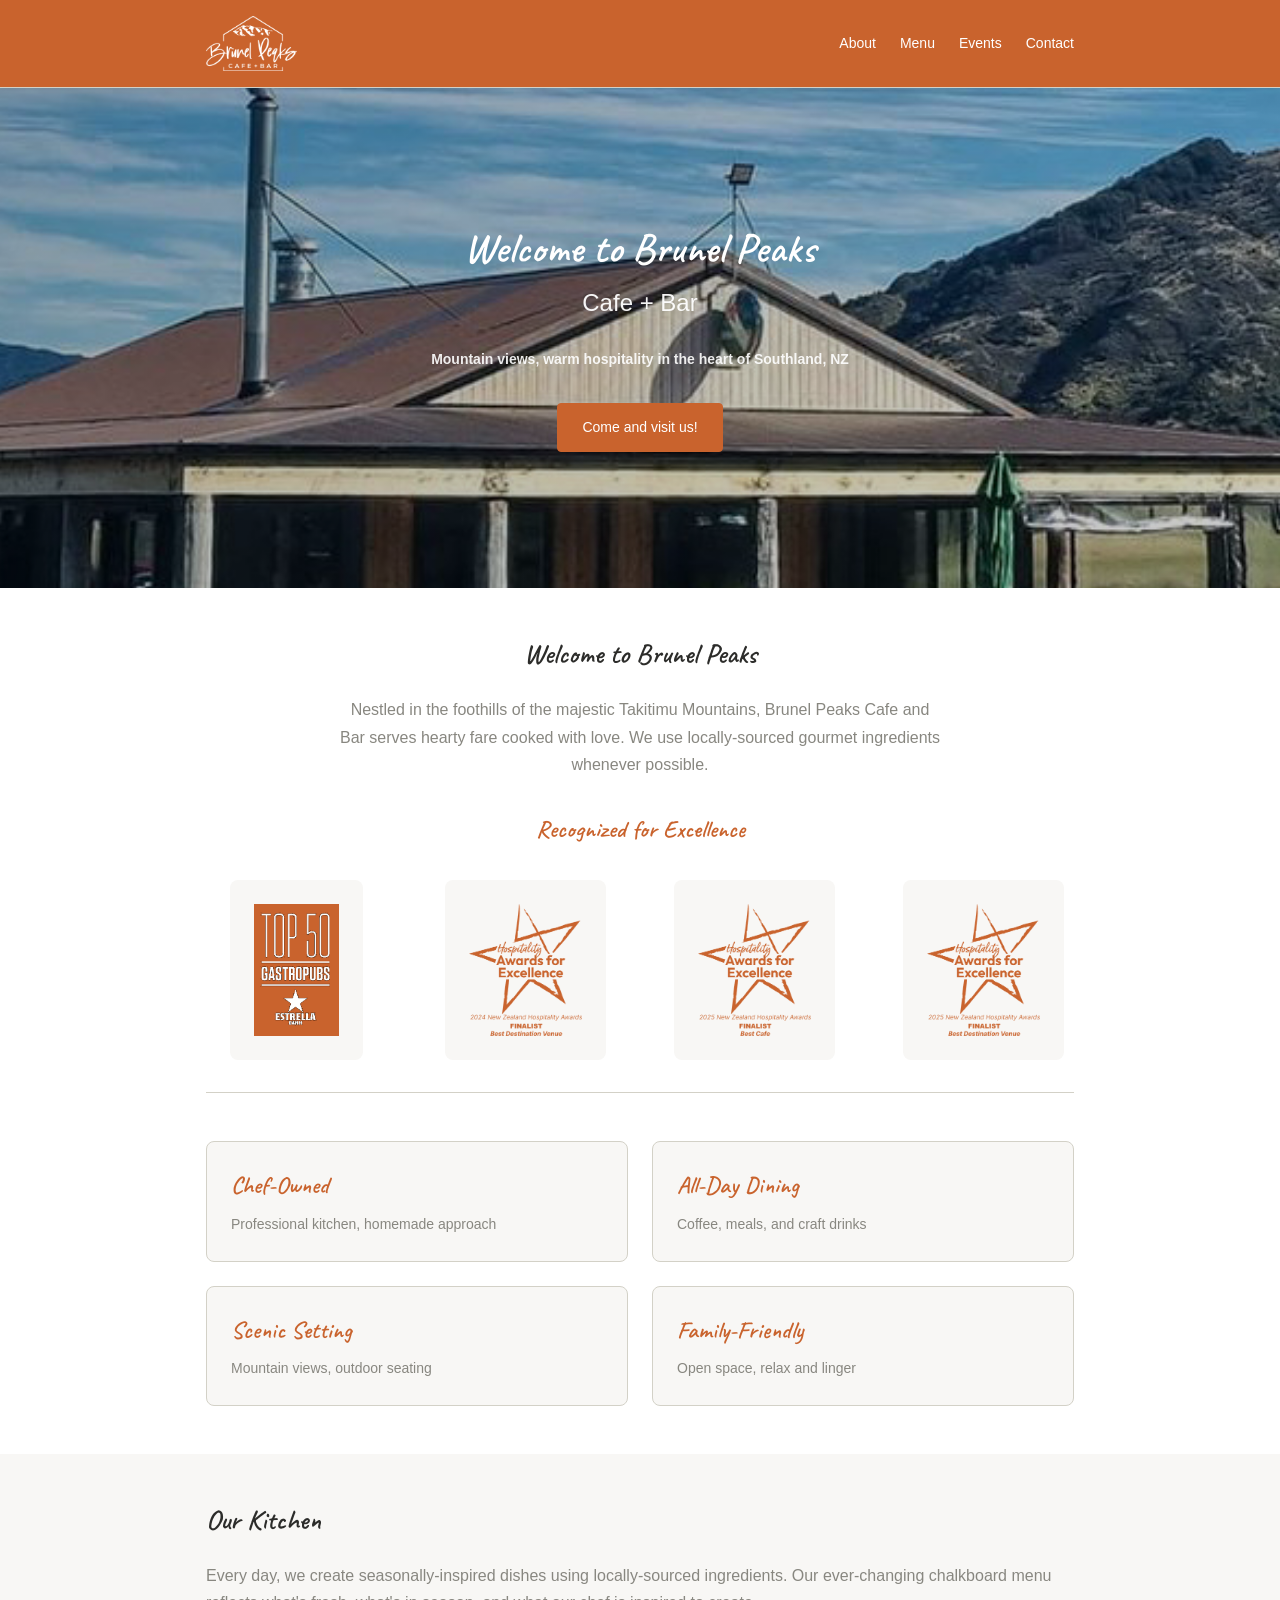
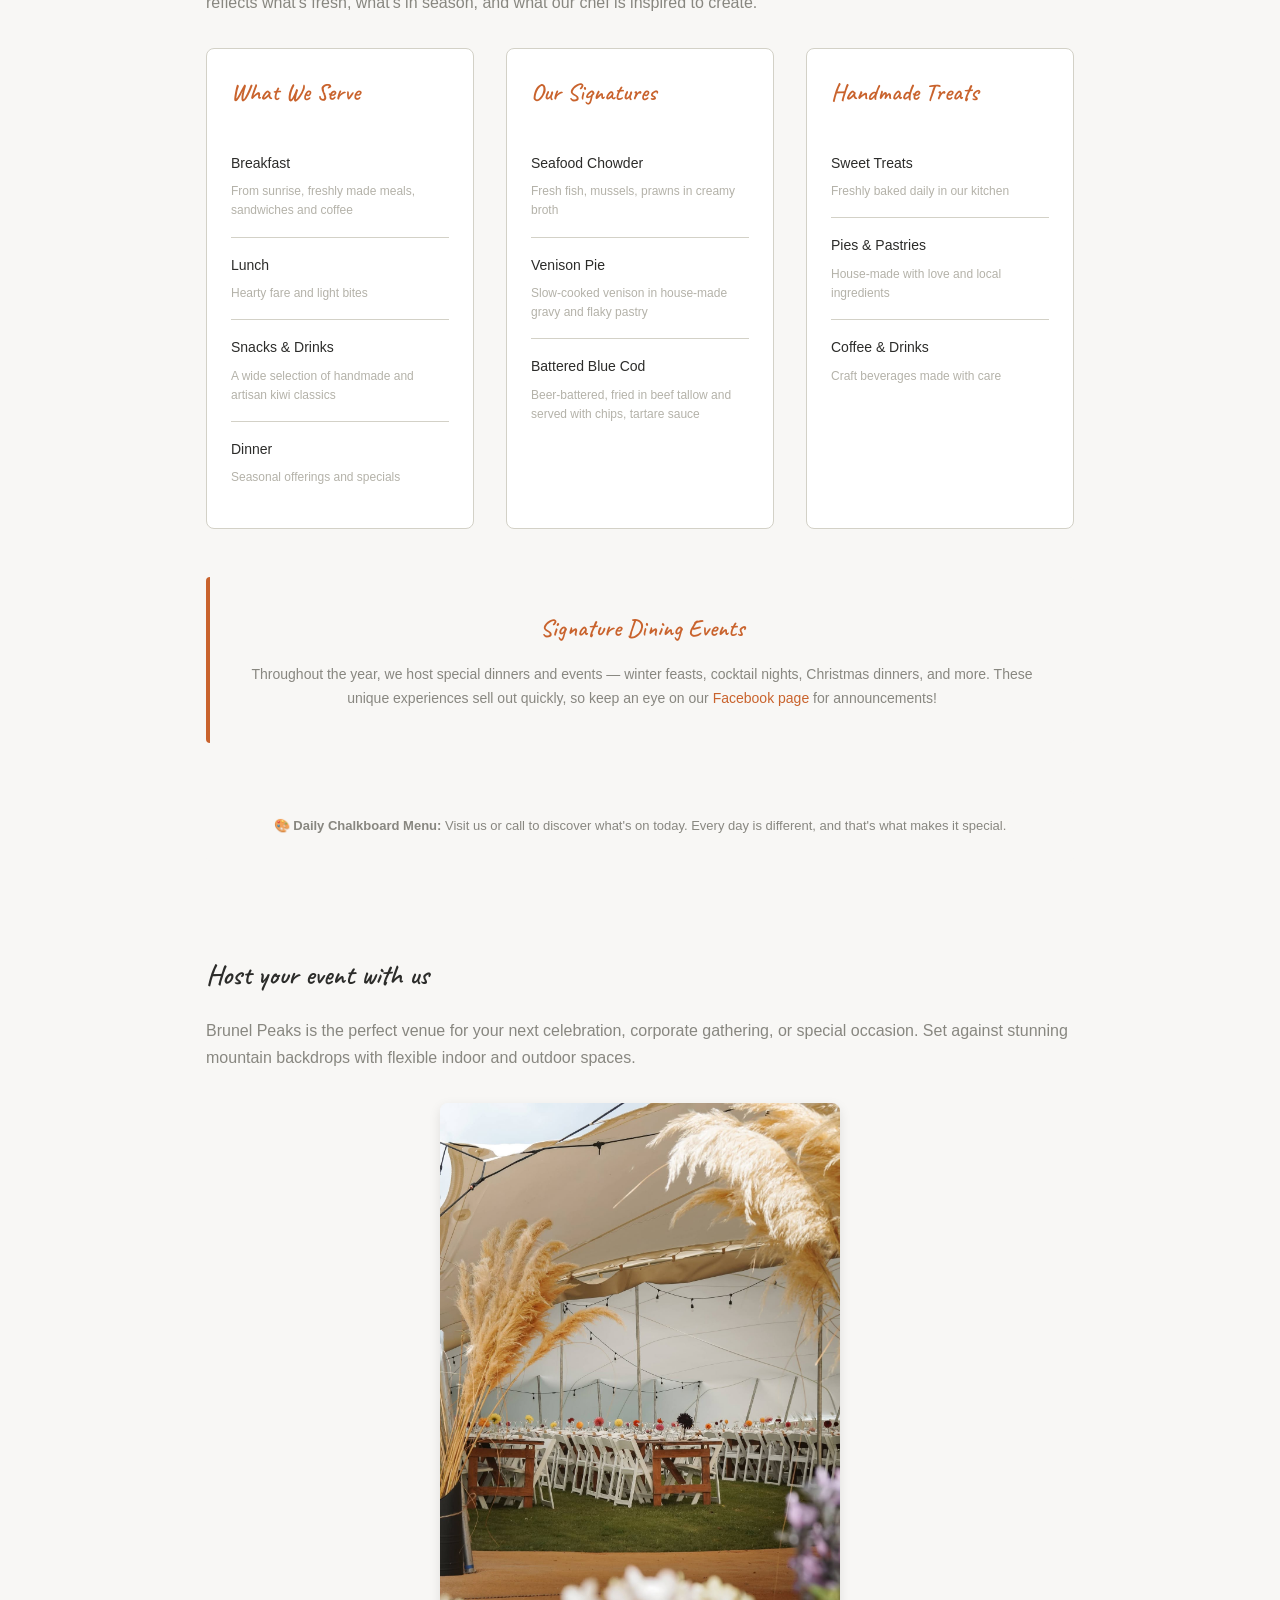
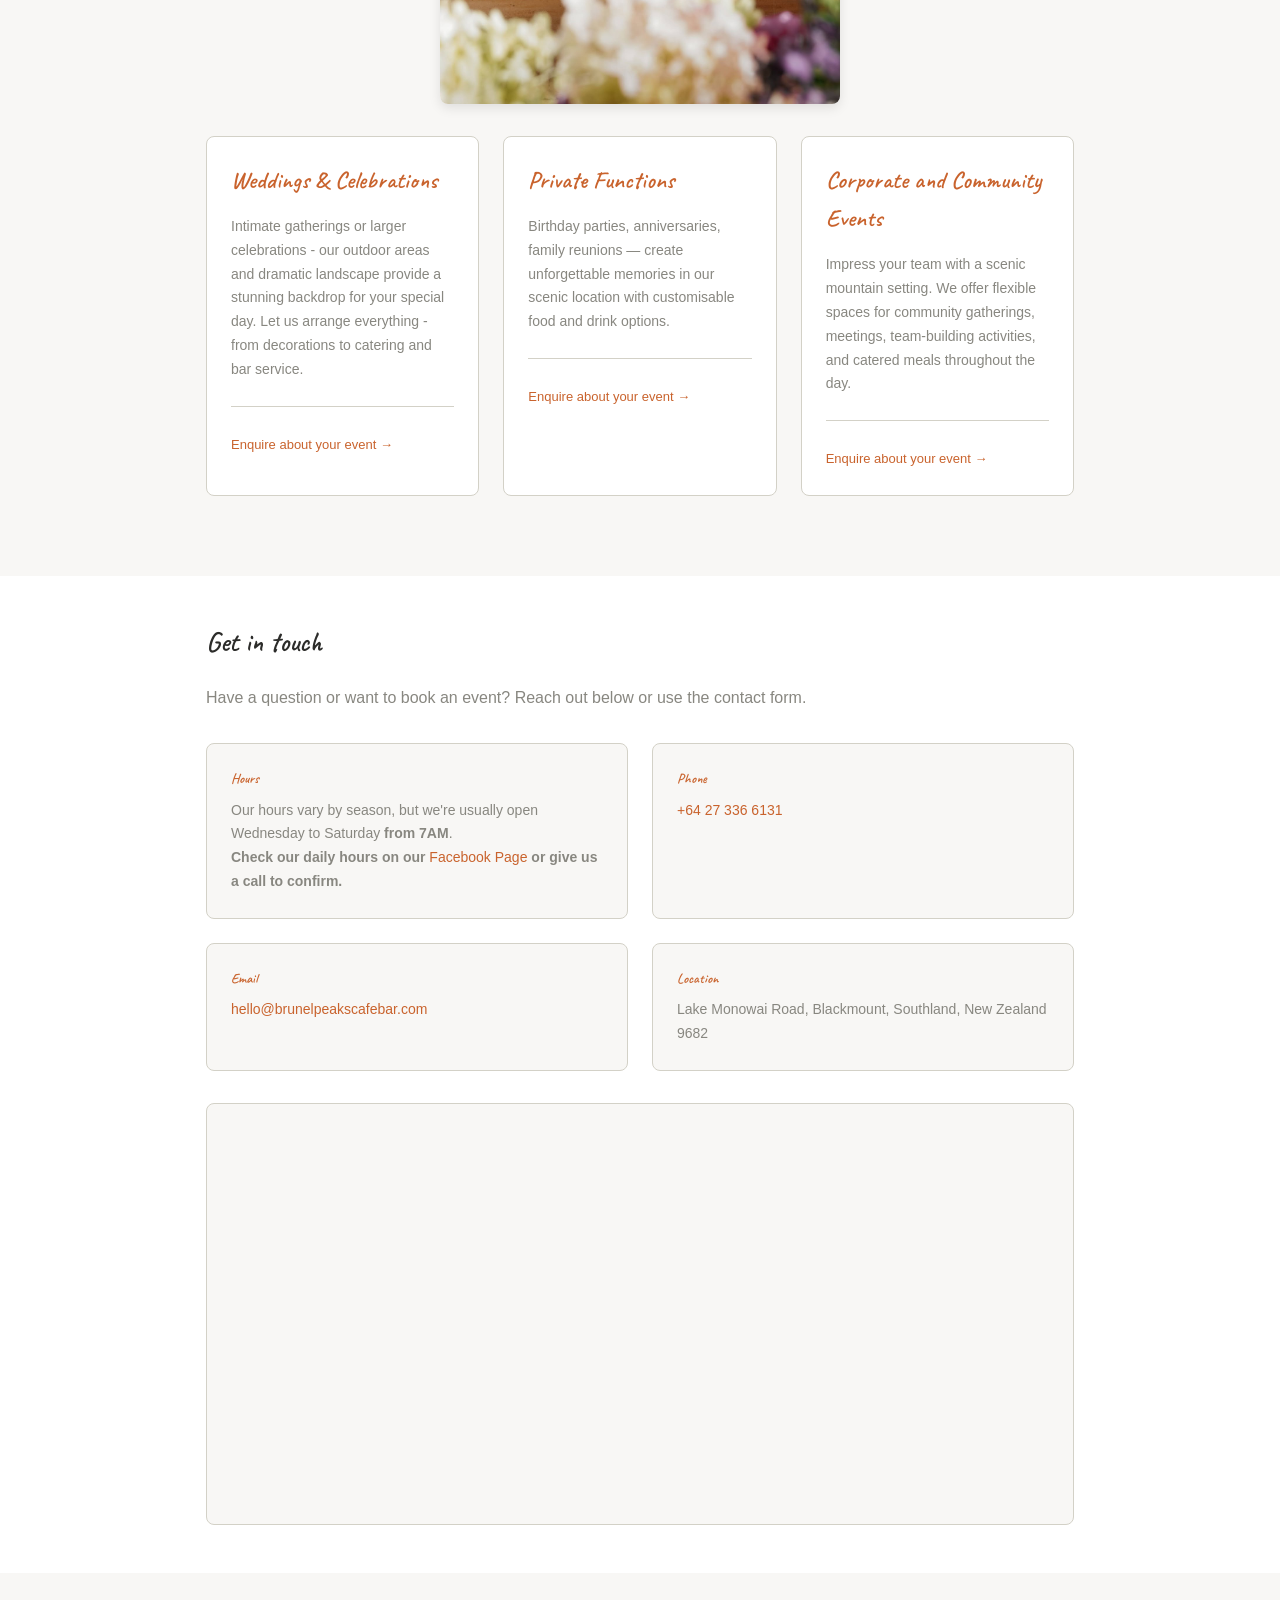
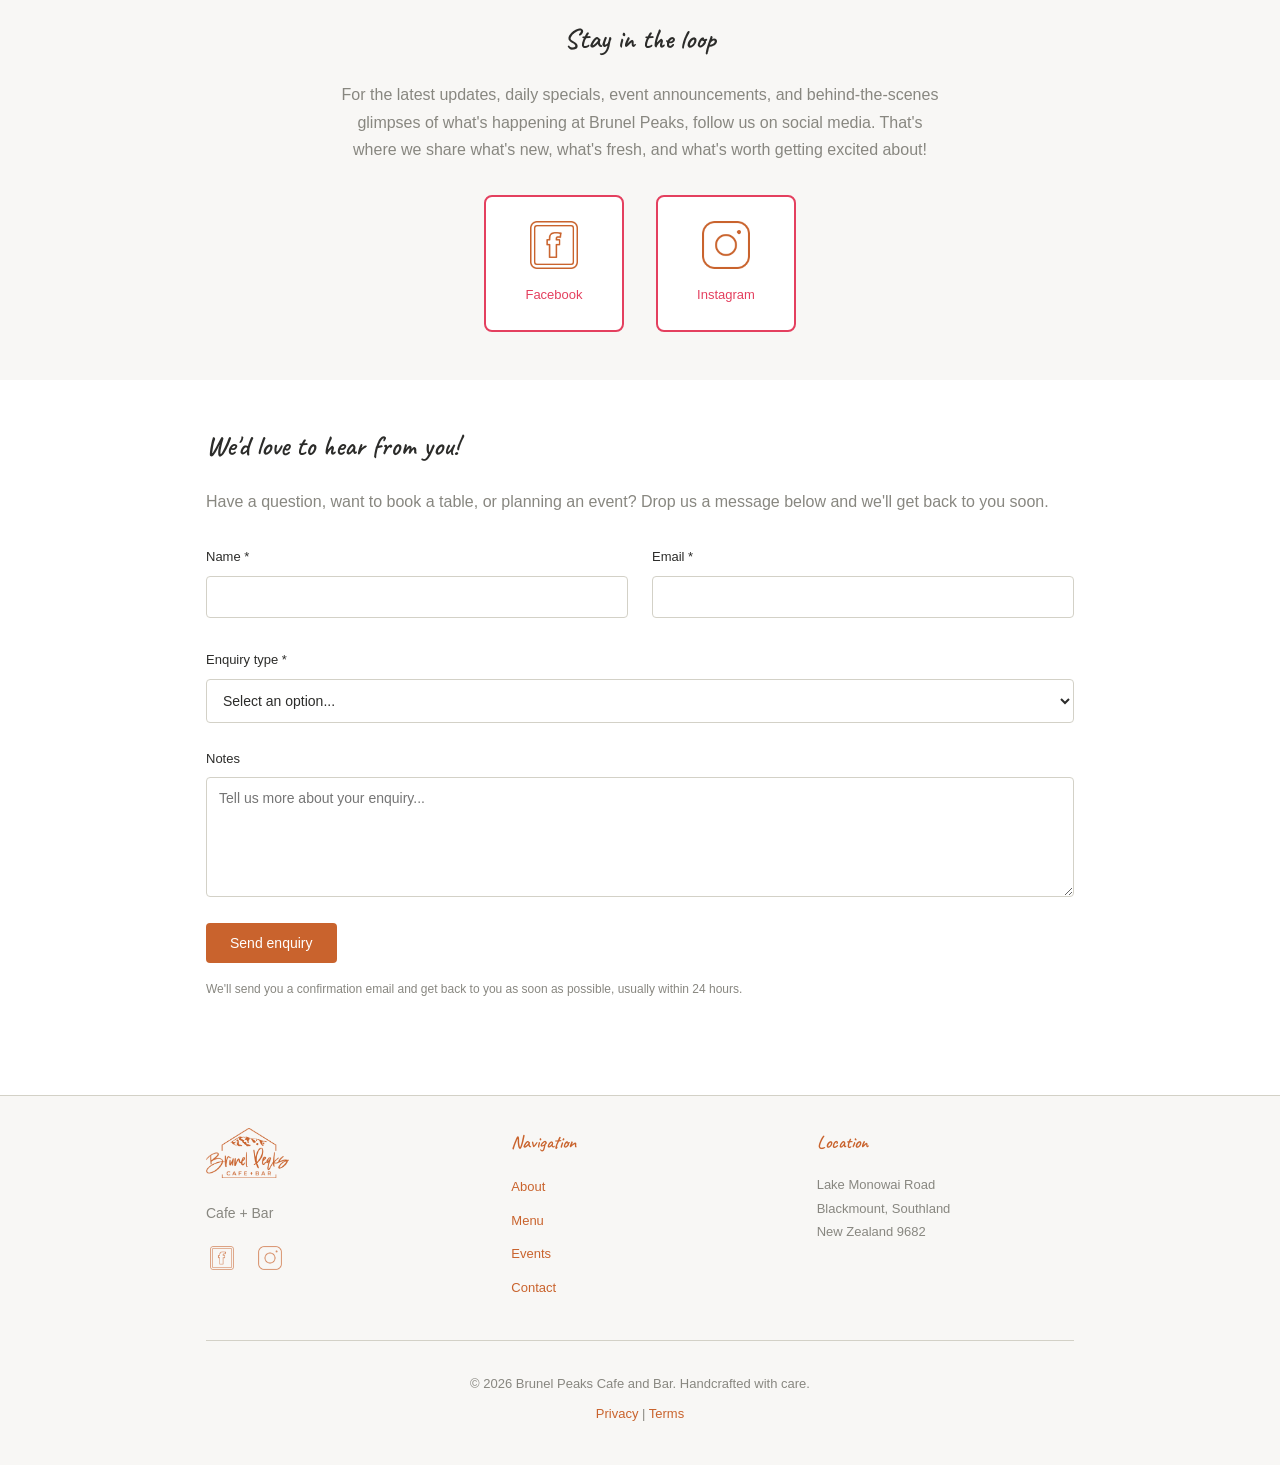
==== index.html @ 7ca3b96c "Update index.html" ====
<!DOCTYPE html>
<html lang="en">
<head>
    <meta charset="UTF-8">
    <meta name="viewport" content="width=device-width, initial-scale=1.0">
    <meta name="description" content="Brunel Peaks Cafe + Bar - Scenic mountain destination for exceptional food, coffee, and craft drinks in Blackmount, Southland, NZ.">
    <title>Brunel Peaks Cafe + Bar | Exceptional Southern Hopitality</title>
    <link rel="stylesheet" href="style.css">
</head>
<body>

    <!-- Navigation / Header -->
    <header class="site-header">
        <nav class="navbar">
            <a href="#" class="navbar-logo">
                <img src="images/BrunelPeaks_SmallWhite.png" alt="Brunel Peaks Cafe + Bar" class="logo-image">
            </a>
            <button class="menu-toggle" aria-label="Toggle navigation menu">
                <span></span>
                <span></span>
                <span></span>
            </button>
            <ul class="navbar-menu">
                <li><a href="#about">About</a></li>
                <li><a href="#menu">Menu</a></li>
                <li><a href="#events">Events</a></li>
                <li><a href="#contact">Contact</a></li>
            </ul>
        </nav>
    </header>

    <!-- Hero Section -->
    <section class="hero">
        <div class="hero-image-overlay"></div>
        <div class="hero-content">
            <h1>Welcome to Brunel Peaks</h1>
            <p class="hero-tagline">Cafe + Bar</p>
            <p class="hero-subtext">Mountain views, warm hospitality in the heart of Southland, NZ</p>
            <a href="#menu" class="btn btn-primary">Come and visit us!</a>
        </div>
    </section>

    <!-- Main Content -->
    <main>

        <!-- About Section -->
        <section id="about" class="section about-section">
            <div class="container">
                <h2>Welcome to Brunel Peaks</h2>
                <p>Nestled in the foothills of the majestic Takitimu Mountains, Brunel Peaks Cafe and Bar serves hearty fare cooked with love. We use locally-sourced gourmet ingredients whenever possible.</p>
                
                <!-- Awards Section -->
                <div class="awards-section">
                    <h3>Recognized for Excellence</h3>
                    <div class="awards-grid">
                        <div class="award-badge">
                            <img src="images/ED_Top50.png" alt="Estrella Damm Top 50 Gastropubs">
                        </div>
                        <div class="award-badge">
                            <img src="images/HAE_Logo_2024.png" alt="2024 Hospitality Awards for Excellence - Finalist Best Destination Venue">
                        </div>
                        <div class="award-badge">
                            <img src="images/HAE_Logo_2025Cafe.png" alt="2025 Hospitality Awards for Excellence - Finalist Best Cafe">
                        </div>
                        <div class="award-badge">
                            <img src="images/HAE_Logo_2025Destination.png" alt="2025 Hospitality Awards for Excellence - Finalist Best Destination Venue">
                        </div>
                    </div>
                </div>
                
                <div class="highlights">
                    <article class="highlight-card">
                        <h3>Chef-Owned</h3>
                        <p>Professional kitchen, homemade approach</p>
                    </article>
                    <article class="highlight-card">
                        <h3>All-Day Dining</h3>
                        <p>Coffee, meals, and craft drinks</p>
                    </article>
                    <article class="highlight-card">
                        <h3>Scenic Setting</h3>
                        <p>Mountain views, outdoor seating</p>
                    </article>
                    <article class="highlight-card">
                        <h3>Family-Friendly</h3>
                        <p>Open space, relax and linger</p>
                    </article>
                </div>
            </div>
        </section>

        <!-- Menu Preview Section -->
        <section id="menu" class="section menu-preview-section">
            <div class="container">
                <h2>Our Kitchen</h2>
                <p>Every day, we create seasonally-inspired dishes using locally-sourced ingredients. Our ever-changing chalkboard menu reflects what's fresh, what's in season, and what our chef is inspired to create.</p>
                
                <!-- Dining Times -->
                <div class="menu-grid">
                    <article class="menu-category">
                        <h3>What We Serve</h3>
                        <ul class="menu-items">
                            <li class="menu-item">
                                <span class="item-name">Breakfast</span>
                                <span class="item-desc">From sunrise, freshly made meals, sandwiches and coffee</span>
                            </li>
                            <li class="menu-item">
                                <span class="item-name">Lunch</span>
                                <span class="item-desc">Hearty fare and light bites</span>
                            </li>
                            <li class="menu-item">
                                <span class="item-name">Snacks & Drinks</span>
                                <span class="item-desc">A wide selection of handmade and artisan kiwi classics</span>
                            </li>
                            <li class="menu-item">
                                <span class="item-name">Dinner</span>
                                <span class="item-desc">Seasonal offerings and specials</span>
                            </li>
                        </ul>
                    </article>

                    <article class="menu-category">
                        <h3>Our Signatures</h3>
                        <ul class="menu-items">
                            <li class="menu-item">
                                <span class="item-name">Seafood Chowder</span>
                                <span class="item-desc">Fresh fish, mussels, prawns in creamy broth</span>
                            </li>
                            <li class="menu-item">
                                <span class="item-name">Venison Pie</span>
                                <span class="item-desc">Slow-cooked venison in house-made gravy and flaky pastry</span>
                            </li>
                            <li class="menu-item">
                                <span class="item-name">Battered Blue Cod</span>
                                <span class="item-desc">Beer-battered, fried in beef tallow and served with chips, tartare sauce</span>
                            </li>
                        </ul>
                    </article>

                    <article class="menu-category">
                        <h3>Handmade Treats</h3>
                        <ul class="menu-items">
                            <li class="menu-item">
                                <span class="item-name">Sweet Treats</span>
                                <span class="item-desc">Freshly baked daily in our kitchen</span>
                            </li>
                            <li class="menu-item">
                                <span class="item-name">Pies & Pastries</span>
                                <span class="item-desc">House-made with love and local ingredients</span>
                            </li>
                            <li class="menu-item">
                                <span class="item-name">Coffee & Drinks</span>
                                <span class="item-desc">Craft beverages made with care</span>
                            </li>
                        </ul>
                    </article>
                </div>

                <!-- Events Callout -->
                <div class="menu-cta">
                    <h3 style="color: var(--color-burnt-orange);">Signature Dining Events</h3>
                    <p>Throughout the year, we host special dinners and events — winter feasts, cocktail nights, Christmas dinners, and more. These unique experiences sell out quickly, so keep an eye on our <a href="https://www.facebook.com/brunelpeakscafebar/" target="_blank" rel="noopener noreferrer">Facebook page</a> for announcements!</p>
                </div>

                <div class="menu-note">
                    <p><strong>🎨 Daily Chalkboard Menu:</strong> Visit us or call to discover what's on today. Every day is different, and that's what makes it special.</p>
                </div>
            </div>
        </section>

        <!-- Events Section -->
        <section id="events" class="section events-section">
            <div class="container">
                <h2>Host your event with us</h2>
                <p>Brunel Peaks is the perfect venue for your next celebration, corporate gathering, or special occasion. Set against stunning mountain backdrops with flexible indoor and outdoor spaces.</p>
                
                <!-- Events Feature Image -->
                <div class="events-image-card">
                    <img src="images/Events.jpg" alt="Elegant event setup at Brunel Peaks with tent, tables, and flowers">
                </div>
                
                <div class="events-grid">
                    <article class="event-card">
                        <h3>Weddings & Celebrations</h3>
                        <p>Intimate gatherings or larger celebrations - our outdoor areas and dramatic landscape provide a stunning backdrop for your special day. Let us arrange everything - from decorations to catering and bar service.</p>
                        <div class="event-cta">
                            <a href="#contact-form">Enquire about your event →</a>
                        </div>
                    </article>

                    <article class="event-card">
                        <h3>Private Functions</h3>
                        <p>Birthday parties, anniversaries, family reunions — create unforgettable memories in our scenic location with customisable food and drink options.</p>
                        <div class="event-cta">
                            <a href="#contact-form">Enquire about your event →</a>
                        </div>
                    </article>

                    <article class="event-card">
                        <h3>Corporate and Community Events</h3>
                        <p>Impress your team with a scenic mountain setting. We offer flexible spaces for community gatherings, meetings, team-building activities, and catered meals throughout the day.</p>
                        <div class="event-cta">
                            <a href="#contact-form">Enquire about your event →</a>
                        </div>
                    </article>
                </div>
            </div>
        </section>

        <!-- Contact & Hours Section -->
        <section id="contact" class="section contact-section">
            <div class="container">
                <h2>Get in touch</h2>
                <p>Have a question or want to book an event? Reach out below or use the contact form.</p>
                
                <div class="contact-grid">
                    <article class="contact-card">
                        <h3>Hours</h3>
                        <p>Our hours vary by season, but we're usually open Wednesday to Saturday <strong>from 7AM</strong>.<br><strong>Check our daily hours on our <a href="https://www.facebook.com/brunelpeakscafebar/" target="_blank" rel="noopener noreferrer">Facebook Page</a> or give us a call to confirm.</strong></p>
                    </article>
                    <article class="contact-card">
                        <h3>Phone</h3>
                        <p><a href="tel:+64273366131">+64 27 336 6131</a></p>
                    </article>
                    <article class="contact-card">
                        <h3>Email</h3>
                        <p><a href="mailto:hello@brunelpeakscafebar.com">hello@brunelpeakscafebar.com</a></p>
                    </article>
                    <article class="contact-card">
                        <h3>Location</h3>
                        <p>Lake Monowai Road, Blackmount, Southland, New Zealand 9682</p>
                    </article>
                </div>

                <div class="map-placeholder">
                    <p><iframe src="https://www.google.com/maps/embed?pb=!1m18!1m12!1m3!1d2782.507140100137!2d167.66582097652392!3d-45.78106677108088!2m3!1f0!2f0!3f0!3m2!1i1024!2i768!4f13.1!3m3!1m2!1s0xa9d3eb65dbeae9f7%3A0x88078dca3167d9c3!2sBrunel%20Peaks%20Cafe!5e0!3m2!1sen!2snz!4v1781308804969!5m2!1sen!2snz" width="400" height="300" style="border:0;" allowfullscreen="" loading="lazy" referrerpolicy="no-referrer-when-downgrade"></iframe></p>
                </div>
            </div>
        </section>

        <!-- Social Media Section -->
        <section class="section social-section">
            <div class="container">
                <h2>Stay in the loop</h2>
                <p>For the latest updates, daily specials, event announcements, and behind-the-scenes glimpses of what's happening at Brunel Peaks, follow us on social media. That's where we share what's new, what's fresh, and what's worth getting excited about!</p>
                
                <div class="social-links">
                    <a href="https://www.facebook.com/brunelpeakscafebar/" target="_blank" rel="noopener noreferrer" class="social-link facebook">
                        <img src="images/facebook.png" alt="Facebook" class="social-icon-img">
                        <span class="social-label">Facebook</span>
                    </a>
                    <a href="https://www.instagram.com/brunelpeakscafe/" target="_blank" rel="noopener noreferrer" class="social-link instagram">
                        <img src="images/instagram.png" alt="Instagram" class="social-icon-img">
                        <span class="social-label">Instagram</span>
                    </a>
                </div>
            </div>
        </section>

        <!-- Contact Form Section -->
        <section id="contact-form" class="section contact-form-section">
            <div class="container">
                <h2>We'd love to hear from you!</h2>
                <p>Have a question, want to book a table, or planning an event? Drop us a message below and we'll get back to you soon.</p>

                <form id="contactForm" method="POST" action="https://formspree.io/f/mvznwwny?redirect=https://brunelpeakscafebar.com/thank-you.html">
                    <div class="form-grid form-grid-two">
                        <div class="form-group">
                            <label class="form-label" for="name">Name *</label>
                            <input type="text" id="name" name="name" class="form-input" required>
                        </div>
                        <div class="form-group">
                            <label class="form-label" for="email">Email *</label>
                            <input type="email" id="email" name="email" class="form-input" required>
                        </div>
                    </div>

                    <div class="form-group">
                        <label class="form-label" for="enquiry-type">Enquiry type *</label>
                        <select id="enquiry-type" name="enquiry_type" class="form-select" required>
                            <option value="">Select an option...</option>
                            <option value="reservation">Reservation request</option>
                            <option value="general">General enquiry</option>
                            <option value="event">Event request</option>
                            <option value="supplier">Retail supplier enquiry</option>
                            <option value="feedback">Customer feedback</option>
                        </select>
                    </div>

                    <div class="form-group">
                        <br>
                        <label class="form-label" for="notes">Notes</label>
                        <textarea id="notes" name="notes" class="form-textarea" placeholder="Tell us more about your enquiry..."></textarea>
                        <br>
                    </div>

                    <button type="submit" class="form-submit">Send enquiry</button>
                    <p class="form-notice">We'll send you a confirmation email and get back to you as soon as possible, usually within 24 hours.</p>
                </form>

                <div id="formThankYou" class="form-thank-you" style="display: none;">
                    <h2>Thank you!</h2>
                    <p>Thanks for getting in touch with Brunel Peaks. We've received your message and will get back to you shortly.</p>
                    <p>Check your email for a confirmation, and we'll be in touch within 24 hours.</p>
                    <p><a href="/" class="btn btn-primary">Return to home</a></p>
                </div>

                <script>
                    document.getElementById('contactForm').addEventListener('submit', function(e) {
                        e.preventDefault();
                        
                        const form = this;
                        const formData = new FormData(form);
                        const submitButton = form.querySelector('.form-submit');
                        const originalText = submitButton.textContent;
                        
                        // Show loading state
                        submitButton.textContent = 'Sending...';
                        submitButton.disabled = true;
                        
                        // Submit to Formspree via AJAX
                        fetch('https://formspree.io/f/mvznwwny', {
                            method: 'POST',
                            body: formData,
                            headers: {
                                'Accept': 'application/json'
                            }
                        })
                        .then(response => response.json())
                        .then(data => {
                            // Show thank you message
                            document.getElementById('contactForm').style.display = 'none';
                            document.getElementById('formThankYou').style.display = 'block';
                            // Scroll to thank you message
                            document.getElementById('formThankYou').scrollIntoView({ behavior: 'smooth' });
                        })
                        .catch(error => {
                            // Reset button on error
                            submitButton.textContent = originalText;
                            submitButton.disabled = false;
                            alert('Oops! There was an error sending your message. Please try again.');
                            console.error('Error:', error);
                        });
                    });
                </script>
            </div>
        </section>

    </main>

    <!-- Footer -->
    <footer class="site-footer">
        <div class="container">
            <div class="footer-content">
                <!-- Footer Logo & Brand -->
                <div class="footer-section footer-brand">
                    <img src="images/BrunelPeaks_SmallRust.png" alt="Brunel Peaks Cafe + Bar" class="footer-logo">
                    <p class="footer-tagline">Cafe + Bar</p>
                    <div class="footer-social">
                        <a href="https://www.facebook.com/brunelpeakscafebar/" target="_blank" rel="noopener noreferrer" class="footer-social-link">
                            <img src="images/facebook.png" alt="Facebook">
                        </a>
                        <a href="https://www.instagram.com/brunelpeakscafe/" target="_blank" rel="noopener noreferrer" class="footer-social-link">
                            <img src="images/instagram.png" alt="Instagram">
                        </a>
                    </div>
                </div>
 
                <!-- Footer Navigation -->
                <div class="footer-section footer-nav">
                    <h4>Navigation</h4>
                    <ul>
                        <li><a href="#about">About</a></li>
                        <li><a href="#menu">Menu</a></li>
                        <li><a href="#events">Events</a></li>
                        <li><a href="#contact">Contact</a></li>
                    </ul>
                </div>
 
                <!-- Footer Address -->
                <div class="footer-section footer-address">
                    <h4>Location</h4>
                    <p>Lake Monowai Road<br>Blackmount, Southland<br>New Zealand 9682</p>
                </div>
            </div>
 
            <!-- Footer Bottom -->
            <div class="footer-bottom">
                <p>&copy; 2026 Brunel Peaks Cafe and Bar. Handcrafted with care.</p>
                <p><a href="privacy.html">Privacy</a> | <a href="terms.html">Terms</a></p>
            </div>
        </div>
    </footer>

    <script src="main.js"></script>
</body>
</html>
---- style.css ----
/* ====================================
   Brunel Peaks Cafe + Bar
   Mobile-first responsive stylesheet
   ==================================== */
 
@import url('https://fonts.googleapis.com/css2?family=Caveat:wght@400;500;600;700&display=swap');
 
:root {
    /* Brand colors */
    --color-burnt-orange: #C9632D;
    --color-burnt-orange-dark: #A85424;
    --color-white: #FFFFFF;
    --color-off-white: #F8F7F5;
    --color-dark-gray: #2C2C2A;
    --color-medium-gray: #888780;
    --color-light-gray: #D3D1C7;
 
    /* Semantic colors */
    --color-text-primary: #2C2C2A;
    --color-text-secondary: #888780;
    --color-text-tertiary: #B4B2A9;
    --color-text-light: #FFFFFF;
    
    --color-bg-primary: #FFFFFF;
    --color-bg-secondary: #F8F7F5;
    --color-bg-accent: #C9632D;
 
    --color-border: #D3D1C7;
 
    /* Typography */
    --font-sans: -apple-system, BlinkMacSystemFont, "Segoe UI", Roboto, sans-serif;
    --font-serif: Georgia, "Times New Roman", serif;
    --font-heading: "Caveat", cursive;
 
    /* Spacing */
    --spacing-xs: 0.5rem;
    --spacing-sm: 1rem;
    --spacing-md: 1.5rem;
    --spacing-lg: 2rem;
    --spacing-xl: 3rem;
 
    /* Border radius */
    --radius-sm: 4px;
    --radius-md: 8px;
    --radius-lg: 12px;
 
    /* Transitions */
    --transition: all 0.2s ease;
}
 
/* ====================================
   Reset & Base Styles
   ==================================== */
 
* {
    margin: 0;
    padding: 0;
    box-sizing: border-box;
}
 
html {
    scroll-behavior: smooth;
}
 
body {
    font-family: var(--font-sans);
    font-size: 16px;
    line-height: 1.6;
    color: var(--color-text-primary);
    background-color: var(--color-bg-primary);
    -webkit-font-smoothing: antialiased;
}
 
/* Typography */
h1 {
    font-family: var(--font-heading);
    font-size: 36px;
    font-weight: 600;
    line-height: 1.2;
    margin-bottom: var(--spacing-sm);
}
 
h2 {
    font-family: var(--font-heading);
    font-size: 32px;
    font-weight: 600;
    line-height: 1.3;
    margin-bottom: var(--spacing-md);
    color: var(--color-text-primary);
}
 
h3 {
    font-family: var(--font-heading);
    font-size: 24px;
    font-weight: 600;
    margin-bottom: var(--spacing-xs);
    color: var(--color-text-primary);
}
 
p {
    margin-bottom: var(--spacing-sm);
    color: var(--color-text-secondary);
    line-height: 1.7;
}
 
a {
    color: var(--color-burnt-orange);
    text-decoration: none;
    transition: var(--transition);
}
 
a:hover {
    color: var(--color-burnt-orange-dark);
    text-decoration: underline;
}
 
/* ====================================
   Layout & Container
   ==================================== */
 
.container {
    max-width: 900px;
    margin: 0 auto;
    padding: 0 var(--spacing-sm);
}
 
.section {
    padding: var(--spacing-lg) 0;
}
 
@media (min-width: 768px) {
    .section {
        padding: var(--spacing-xl) 0;
    }
    
    h1 {
        font-size: 36px;
    }
    
    h2 {
        font-size: 28px;
    }
}
 
/* ====================================
   Header & Navigation
   ==================================== */
 
.site-header {
    background-color: var(--color-burnt-orange);
    border-bottom: 1px solid var(--color-border);
    position: sticky;
    top: 0;
    z-index: 1000;
    box-shadow: 0 1px 3px rgba(0, 0, 0, 0.05);
}
 
.navbar {
    max-width: 900px;
    margin: 0 auto;
    padding: var(--spacing-sm);
    display: flex;
    justify-content: space-between;
    align-items: center;
}
 
.navbar-logo {
    font-size: 18px;
    font-weight: 500;
    color: var(--color-white);
    text-decoration: none;
}
 
.navbar-logo:hover {
    color: var(--color-white);
    text-decoration: none;
    opacity: 0.9;
}

.logo-image {
    height: 55px;
    width: auto;
    display: block;
}
 
.navbar-menu {
    display: none;
    list-style: none;
    gap: var(--spacing-md);
    flex-direction: column;
    position: absolute;
    top: 60px;
    left: 0;
    right: 0;
    background: var(--color-burnt-orange);
    padding: var(--spacing-sm);
    border-bottom: 1px solid rgba(255, 255, 255, 0.2);
}
 
.navbar-menu.active {
    display: flex;
}
 
.navbar-menu a {
    display: block;
    padding: var(--spacing-xs);
    font-size: 14px;
    color: var(--color-white);
}
 
.navbar-menu a:hover {
    color: rgba(255, 255, 255, 0.8);
    text-decoration: none;
}
 
.menu-toggle {
    display: flex;
    flex-direction: column;
    gap: 5px;
    background: none;
    border: none;
    cursor: pointer;
    padding: var(--spacing-xs);
}
 
.menu-toggle span {
    width: 24px;
    height: 2px;
    background: var(--color-white);
    transition: var(--transition);
    transform-origin: center;
}
 
.menu-toggle.active span:nth-child(1) {
    transform: rotate(45deg) translateY(11px);
}
 
.menu-toggle.active span:nth-child(2) {
    opacity: 0;
}
 
.menu-toggle.active span:nth-child(3) {
    transform: rotate(-45deg) translateY(-11px);
}
 
/* Desktop nav */
@media (min-width: 768px) {
    .navbar {
        padding: var(--spacing-sm) var(--spacing-sm);
    }
 
    .menu-toggle {
        display: none;
    }
 
    .navbar-menu {
        display: flex !important;
        position: static;
        flex-direction: row;
        background: transparent;
        padding: 0;
        border: none;
    }
 
    .navbar-menu a {
        padding: var(--spacing-xs) 0;
        font-size: 14px;
    }
}
 
/* ====================================
   Hero Section
   ==================================== */
 
.hero {
    background: var(--color-white);
    background-image: url('images/hero_BP.jpg');
    background-size: cover;
    background-position: center bottom;
    background-attachment: fixed;
    color: var(--color-text-primary);
    padding: 4rem var(--spacing-sm);
    text-align: center;
    position: relative;
    overflow: hidden;
    min-height: 500px;
    display: flex;
    align-items: center;
    justify-content: center;
}
 
.hero-image-overlay {
    position: absolute;
    top: 0;
    left: 0;
    right: 0;
    bottom: 0;
    background-image: 
        linear-gradient(135deg, rgba(0, 0, 0, 0.3) 0%, rgba(0, 0, 0, 0.2) 100%);
    pointer-events: none;
}
 
.hero-content {
    position: relative;
    z-index: 1;
    max-width: 500px;
}
 
.hero h1 {
    color: var(--color-white);
    margin-bottom: var(--spacing-xs);
}
 
.hero-tagline {
    font-size: 20px;
    margin-bottom: var(--spacing-md);
    opacity: 0.95;
    color: var(--color-white);
}
 
.hero-subtext {
    font-size: 14px;
    font-weight: bold;
    margin-bottom: var(--spacing-lg);
    opacity: 0.9;
    color: var(--color-white);
}
 
@media (min-width: 768px) {
    .hero {
        min-height: 500px;
        padding: var(--spacing-xl) var(--spacing-sm);
    }
 
    .hero h1 {
        font-size: 42px;
    }
 
    .hero-tagline {
        font-size: 24px;
    }
}
 
/* ====================================
   Buttons
   ==================================== */
 
.btn {
    display: inline-block;
    padding: 0.75rem 1.5rem;
    font-size: 14px;
    font-weight: 500;
    text-decoration: none;
    border-radius: var(--radius-sm);
    border: 1px solid transparent;
    cursor: pointer;
    transition: var(--transition);
    text-align: center;
}
 
.btn-primary {
    background-color: var(--color-burnt-orange);
    color: var(--color-white);
    border-color: var(--color-burnt-orange);
}
 
.btn-primary:hover {
    background-color: var(--color-burnt-orange-dark);
    text-decoration: none;
    border-color: var(--color-burnt-orange-dark);
}
 
.btn-secondary {
    background-color: var(--color-burnt-orange);
    color: var(--color-white);
    border-color: var(--color-burnt-orange);
}
 
.btn-secondary:hover {
    background-color: var(--color-burnt-orange-dark);
    text-decoration: none;
    border-color: var(--color-burnt-orange-dark);
}
 
/* ====================================
   About Section
   ==================================== */
 
.about-section {
    background-color: var(--color-bg-primary);
}
 
.about-section h2 {
    text-align: center;
}
 
.about-section > .container > p {
    text-align: center;
    max-width: 600px;
    margin-left: auto;
    margin-right: auto;
    margin-bottom: var(--spacing-lg);
}
 
.highlights {
    display: grid;
    grid-template-columns: 1fr;
    gap: var(--spacing-md);
    margin-top: var(--spacing-lg);
}
 
@media (min-width: 768px) {
    .highlights {
        grid-template-columns: 1fr 1fr;
    }
}
 
.highlight-card {
    background-color: var(--color-bg-secondary);
    padding: var(--spacing-md);
    border-radius: var(--radius-md);
    border: 1px solid var(--color-border);
}
 
.highlight-card h3 {
    color: var(--color-burnt-orange);
    margin-bottom: var(--spacing-xs);
}
 
.highlight-card p {
    font-size: 14px;
    margin-bottom: 0;
}
 
/* ====================================
   Menu Section
   ==================================== */
 
.menu-preview-section {
    background-color: var(--color-bg-secondary);
}
 
.menu-preview-section > .container > p {
    color: var(--color-text-secondary);
    margin-bottom: var(--spacing-lg);
}
 
.menu-grid {
    display: grid;
    grid-template-columns: 1fr;
    gap: var(--spacing-lg);
    margin: var(--spacing-lg) 0;
}
 
@media (min-width: 768px) {
    .menu-grid {
        grid-template-columns: 1fr 1fr;
    }
}
 
@media (min-width: 1024px) {
    .menu-grid {
        grid-template-columns: repeat(3, 1fr);
    }
}
 
.menu-category {
    background-color: var(--color-bg-primary);
    padding: var(--spacing-md);
    border-radius: var(--radius-md);
    border: 1px solid var(--color-border);
}
 
.menu-category h3 {
    color: var(--color-burnt-orange);
    margin-bottom: var(--spacing-md);
}
 
.menu-items {
    list-style: none;
}
 
.menu-item {
    padding: var(--spacing-sm) 0;
    border-bottom: 1px solid var(--color-border);
    display: flex;
    flex-direction: column;
    gap: var(--spacing-xs);
}
 
.menu-item:last-child {
    border-bottom: none;
}
 
.item-name {
    font-weight: 500;
    font-size: 14px;
    color: var(--color-text-primary);
}
 
.item-desc {
    font-size: 12px;
    color: var(--color-text-tertiary);
}
 
.item-price {
    font-weight: 500;
    font-size: 14px;
    color: var(--color-burnt-orange);
    margin-top: var(--spacing-xs);
}
 
.menu-cta {
    text-align: center;
    margin: var(--spacing-xl) 0;
    padding: var(--spacing-lg);
    background-color: var(--color-bg-secondary);
    border-left: 4px solid var(--color-burnt-orange);
    border-radius: var(--radius-sm);
}

.menu-cta h3 {
    margin-bottom: var(--spacing-sm);
}

.menu-cta p {
    margin-bottom: 0;
    font-size: 14px;
}

.menu-cta a {
    color: var(--color-burnt-orange);
    font-weight: 500;
    text-decoration: none;
    transition: var(--transition);
}

.menu-cta a:hover {
    text-decoration: underline;
}

.menu-note {
    background-color: var(--color-bg-secondary);
    padding: var(--spacing-md);
    border-radius: var(--radius-sm);
    text-align: center;
    margin-top: var(--spacing-lg);
}

.menu-note p {
    font-size: 13px;
    color: var(--color-text-secondary);
    margin-bottom: 0;
}
 
/* ====================================
   Events Section
   ==================================== */
 
.events-section {
    background-color: var(--color-bg-secondary);
}

.events-image-card {
    margin: var(--spacing-lg) 0;
    border-radius: var(--radius-md);
    overflow: hidden;
    box-shadow: 0 4px 12px rgba(0, 0, 0, 0.1);
    max-width: 400px;
    margin-left: auto;
    margin-right: auto;
}

.events-image-card img {
    width: 100%;
    height: auto;
    display: block;
}
 
.events-grid {
    display: grid;
    grid-template-columns: 1fr;
    gap: var(--spacing-md);
    margin: var(--spacing-lg) 0;
}
 
@media (min-width: 768px) {
    .events-grid {
        grid-template-columns: 1fr 1fr;
    }
}
 
@media (min-width: 1024px) {
    .events-grid {
        grid-template-columns: repeat(3, 1fr);
    }
}
 
.event-card {
    background-color: var(--color-bg-primary);
    padding: var(--spacing-md);
    border-radius: var(--radius-md);
    border: 1px solid var(--color-border);
}
 
.event-card h3 {
    color: var(--color-burnt-orange);
    margin-bottom: var(--spacing-sm);
}
 
.event-card p {
    font-size: 14px;
    margin-bottom: 0;
}
 
.event-cta {
    margin-top: var(--spacing-md);
    padding-top: var(--spacing-md);
    border-top: 1px solid var(--color-border);
}
 
.event-cta a {
    color: var(--color-burnt-orange);
    font-weight: 500;
    font-size: 13px;
    text-decoration: none;
}
 
.event-cta a:hover {
    text-decoration: underline;
}
 
/* ====================================
   Contact Form Section
   ==================================== */
 
.contact-form-section {
    background-color: var(--color-bg-primary);
}
 
.form-grid {
    display: grid;
    grid-template-columns: 1fr;
    gap: var(--spacing-md);
    margin: var(--spacing-lg) 0;
}
 
.form-grid.form-grid-two {
    grid-template-columns: 1fr;
}
 
@media (min-width: 768px) {
    .form-grid.form-grid-two {
        grid-template-columns: 1fr 1fr;
    }
}
 
.form-group {
    display: flex;
    flex-direction: column;
}
 
.form-label {
    font-size: 13px;
    font-weight: 500;
    color: var(--color-text-primary);
    margin-bottom: var(--spacing-xs);
}
 
.form-input,
.form-select,
.form-textarea {
    padding: 0.75rem;
    font-size: 14px;
    border: 1px solid var(--color-border);
    border-radius: var(--radius-sm);
    font-family: inherit;
    color: var(--color-text-primary);
    background-color: var(--color-bg-primary);
    transition: var(--transition);
}
 
.form-input:hover,
.form-select:hover,
.form-textarea:hover {
    border-color: var(--color-light-gray);
}
 
.form-input:focus,
.form-select:focus,
.form-textarea:focus {
    outline: none;
    border-color: var(--color-burnt-orange);
    box-shadow: 0 0 0 3px rgba(201, 99, 45, 0.1);
}
 
.form-textarea {
    resize: vertical;
    min-height: 120px;
}
 
.form-submit {
    background-color: var(--color-burnt-orange);
    color: white;
    padding: 0.75rem 1.5rem;
    border: none;
    border-radius: var(--radius-sm);
    font-weight: 500;
    font-size: 14px;
    cursor: pointer;
    transition: var(--transition);
}
 
.form-submit:hover {
    background-color: var(--color-burnt-orange-dark);
}
 
.form-submit:active {
    transform: scale(0.98);
}
 
.form-notice {
    font-size: 12px;
    color: var(--color-text-secondary);
    margin-top: var(--spacing-sm);
    margin-bottom: 0;
}

.form-thank-you {
    text-align: center;
    padding: var(--spacing-md);
    background-color: #f0f8f5;
    border-left: 4px solid var(--color-burnt-orange);
    border-radius: 4px;
}

.form-thank-you h2 {
    color: var(--color-burnt-orange);
    margin-bottom: var(--spacing-xs);
    font-size: 1.8rem;
}

.form-thank-you p {
    margin-bottom: var(--spacing-sm);
    line-height: 1.6;
}

.form-thank-you .btn {
    margin-top: var(--spacing-sm);
}
 
.contact-grid {
    display: grid;
    grid-template-columns: 1fr;
    gap: var(--spacing-md);
    margin: var(--spacing-lg) 0;
}
 
@media (min-width: 768px) {
    .contact-grid {
        grid-template-columns: 1fr 1fr;
    }
}
 
.contact-card {
    background-color: var(--color-bg-secondary);
    padding: var(--spacing-md);
    border-radius: var(--radius-md);
    border: 1px solid var(--color-border);
}
 
.contact-card h3 {
    color: var(--color-burnt-orange);
    margin-bottom: var(--spacing-xs);
    font-size: 14px;
}
 
.contact-card p {
    font-size: 14px;
    margin-bottom: 0;
}
 
.contact-card a {
    color: var(--color-burnt-orange);
    font-weight: 500;
}
 
.contact-card a:hover {
    color: var(--color-burnt-orange-dark);
}
 
.map-placeholder {
    background-color: var(--color-bg-secondary);
    border: 1px solid var(--color-border);
    border-radius: var(--radius-md);
    padding: var(--spacing-xl);
    text-align: center;
    color: var(--color-text-tertiary);
    margin-top: var(--spacing-lg);
    min-height: 300px;
    display: flex;
    align-items: center;
    justify-content: center;
}
 
/* ====================================
   Awards Section (About)
   ==================================== */

.awards-section {
    margin-bottom: var(--spacing-xl);
    padding-bottom: var(--spacing-lg);
    border-bottom: 1px solid var(--color-border);
}

.awards-section h3 {
    text-align: center;
    margin-bottom: var(--spacing-lg);
    color: var(--color-burnt-orange);
}

.awards-grid {
    display: grid;
    grid-template-columns: 1fr;
    gap: var(--spacing-md);
    align-items: center;
    justify-items: center;
}

@media (min-width: 576px) {
    .awards-grid {
        grid-template-columns: repeat(2, 1fr);
        gap: var(--spacing-lg);
    }
}

@media (min-width: 768px) {
    .awards-grid {
        grid-template-columns: repeat(4, 1fr);
        gap: var(--spacing-xl);
    }
}

.award-badge {
    display: flex;
    align-items: center;
    justify-content: center;
    height: 120px;
    background-color: var(--color-bg-secondary);
    border-radius: var(--radius-md);
    padding: var(--spacing-sm);
    transition: var(--transition);
}

@media (min-width: 576px) {
    .award-badge {
        height: 150px;
        padding: var(--spacing-md);
    }
}

@media (min-width: 768px) {
    .award-badge {
        height: 180px;
    }
}

.award-badge:hover {
    transform: translateY(-4px);
    box-shadow: 0 8px 16px rgba(0, 0, 0, 0.1);
}

.award-badge img {
    max-width: 100%;
    max-height: 100%;
    object-fit: contain;
}

/* ====================================
   Thank You Page
   ==================================== */

.thank-you-section {
    background-color: var(--color-bg-primary);
    min-height: 60vh;
    display: flex;
    align-items: center;
    justify-content: center;
}

.thank-you-card {
    text-align: center;
    max-width: 500px;
    padding: var(--spacing-xl);
    background-color: var(--color-bg-secondary);
    border-radius: var(--radius-md);
    box-shadow: 0 4px 12px rgba(0, 0, 0, 0.1);
}

.thank-you-card h1 {
    color: var(--color-burnt-orange);
    margin-bottom: var(--spacing-sm);
}

.thank-you-card > p {
    font-size: 16px;
    color: var(--color-text-primary);
    margin-bottom: var(--spacing-lg);
}

.thank-you-message {
    background-color: var(--color-bg-primary);
    padding: var(--spacing-lg);
    border-radius: var(--radius-sm);
    border-left: 4px solid var(--color-burnt-orange);
    margin-bottom: var(--spacing-lg);
    text-align: left;
}

.thank-you-message p {
    font-size: 14px;
    color: var(--color-text-secondary);
    margin-bottom: var(--spacing-sm);
}

.thank-you-message p:last-child {
    margin-bottom: 0;
}

.thank-you-message a {
    color: var(--color-burnt-orange);
    text-decoration: none;
    font-weight: 500;
}

.thank-you-message a:hover {
    text-decoration: underline;
}

.thank-you-cta {
    display: flex;
    flex-direction: column;
    gap: var(--spacing-sm);
    margin-bottom: var(--spacing-lg);
}

@media (min-width: 576px) {
    .thank-you-cta {
        flex-direction: row;
        justify-content: center;
    }
}

.thank-you-cta .btn {
    flex: 1;
    max-width: 200px;
}

.thank-you-info {
    background-color: var(--color-bg-primary);
    padding: var(--spacing-lg);
    border-radius: var(--radius-sm);
    text-align: left;
}

.thank-you-info h3 {
    color: var(--color-burnt-orange);
    font-size: 16px;
    margin-bottom: var(--spacing-sm);
}

.thank-you-info p {
    font-size: 13px;
    color: var(--color-text-secondary);
    margin-bottom: var(--spacing-xs);
}

.thank-you-info p:last-child {
    margin-bottom: 0;
}

.thank-you-info a {
    color: var(--color-burnt-orange);
    text-decoration: none;
    font-weight: 500;
}

.thank-you-info a:hover {
    text-decoration: underline;
}
 
.site-footer {
    background-color: var(--color-bg-secondary);
    border-top: 1px solid var(--color-border);
    padding: var(--spacing-lg) 0;
    margin-top: var(--spacing-xl);
}
 
.footer-content {
    display: grid;
    grid-template-columns: 1fr;
    gap: var(--spacing-lg);
    margin-bottom: var(--spacing-lg);
}
 
@media (min-width: 768px) {
    .footer-content {
        grid-template-columns: 1fr 1fr 1fr;
        gap: var(--spacing-xl);
    }
}
 
.footer-section h4 {
    font-family: var(--font-heading);
    font-size: 18px;
    font-weight: 600;
    color: var(--color-burnt-orange);
    margin-bottom: var(--spacing-sm);
}
 
.footer-brand {
    text-align: center;
}
 
@media (min-width: 768px) {
    .footer-brand {
        text-align: left;
    }
}
 
.footer-logo {
    height: 50px;
    width: auto;
    margin-bottom: var(--spacing-sm);
}
 
.footer-tagline {
    font-size: 14px;
    color: var(--color-text-secondary);
    margin-bottom: 0;
}
 
.footer-social {
    display: flex;
    justify-content: center;
    gap: var(--spacing-sm);
    margin-top: var(--spacing-sm);
}
 
@media (min-width: 768px) {
    .footer-social {
        justify-content: flex-start;
    }
}
 
.footer-social-link {
    display: inline-flex;
    align-items: center;
    justify-content: center;
    width: 32px;
    height: 32px;
    transition: var(--transition);
    opacity: 0.7;
}
 
.footer-social-link:hover {
    opacity: 1;
}
 
.footer-social-link img {
    width: 24px;
    height: 24px;
    object-fit: contain;
}
 
.footer-nav ul {
    list-style: none;
    padding: 0;
}
 
.footer-nav li {
    margin-bottom: var(--spacing-xs);
}
 
.footer-nav a {
    font-size: 14px;
    color: var(--color-text-secondary);
    text-decoration: none;
    transition: var(--transition);
}
 
.footer-nav a:hover {
    color: var(--color-burnt-orange);
}
 
.footer-address {
    text-align: center;
}
 
@media (min-width: 768px) {
    .footer-address {
        text-align: left;
    }
}
 
.footer-address p {
    font-size: 13px;
    color: var(--color-text-secondary);
    line-height: 1.8;
    margin-bottom: 0;
}
 
.footer-bottom {
    border-top: 1px solid var(--color-border);
    padding-top: var(--spacing-lg);
    text-align: center;
}
 
.footer-bottom p {
    font-size: 13px;
    color: var(--color-text-secondary);
    margin-bottom: var(--spacing-xs);
}
 
.footer-bottom a {
    color: var(--color-burnt-orange);
    text-decoration: none;
    transition: var(--transition);
}
 
.footer-bottom a:hover {
    color: var(--color-burnt-orange-dark);
    text-decoration: underline;
}
 
.site-footer a {
    font-size: 13px;
    color: var(--color-burnt-orange);
}
 
.site-footer a:hover {
    color: var(--color-burnt-orange-dark);
    text-decoration: none;
}
 
/* ====================================
   Utility Classes
   ==================================== */
 
.text-center {
    text-align: center;
}
 
.mt-lg {
    margin-top: var(--spacing-lg);
}
 
.mb-lg {
    margin-bottom: var(--spacing-lg);
}
 
/* ====================================
   Legal Pages (Privacy & Terms)
   ==================================== */
 
.legal-section {
    background-color: var(--color-bg-primary);
}
 
.legal-section h1 {
    color: var(--color-burnt-orange);
    margin-bottom: var(--spacing-sm);
}
 
.legal-section h2 {
    color: var(--color-burnt-orange);
    margin-top: var(--spacing-lg);
    margin-bottom: var(--spacing-sm);
}
 
.last-updated {
    font-size: 13px;
    color: var(--color-text-tertiary);
    font-style: italic;
    margin-bottom: var(--spacing-lg);
}
 
.legal-list {
    list-style-position: inside;
    margin: var(--spacing-md) 0;
    padding-left: var(--spacing-md);
}
 
.legal-list li {
    margin-bottom: var(--spacing-sm);
    line-height: 1.7;
    color: var(--color-text-secondary);
}
 
.legal-divider {
    border: none;
    border-top: 1px solid var(--color-border);
    margin: var(--spacing-xl) 0;
}
 
.legal-note {
    background-color: var(--color-bg-secondary);
    padding: var(--spacing-md);
    border-left: 4px solid var(--color-burnt-orange);
    border-radius: var(--radius-sm);
    font-size: 13px;
    color: var(--color-text-secondary);
}
 

/* ====================================
   Social Media Section
   ==================================== */
 
.social-section {
    background-color: var(--color-bg-secondary);
}
 
.social-section h2 {
    text-align: center;
}
 
.social-section > .container > p {
    text-align: center;
    max-width: 600px;
    margin-left: auto;
    margin-right: auto;
    margin-bottom: var(--spacing-lg);
}
 
.social-links {
    display: flex;
    justify-content: center;
    gap: var(--spacing-lg);
    margin-top: var(--spacing-lg);
    flex-wrap: wrap;
}
 
.social-link {
    display: flex;
    flex-direction: column;
    align-items: center;
    justify-content: center;
    padding: var(--spacing-md);
    border-radius: var(--radius-md);
    text-decoration: none;
    transition: var(--transition);
    border: 2px solid transparent;
    min-width: 140px;
    gap: var(--spacing-sm);
}
 
.social-link:hover {
    transform: translateY(-2px);
    box-shadow: 0 4px 12px rgba(0, 0, 0, 0.1);
}
 
.social-link.facebook {
    background-color: var(--color-bg-primary);
    border-color: #E4405F;
    color: #E4405F;
}
 
.social-link.facebook:hover {
    background-color: #fff0f5;
}
 
.social-link.instagram {
    background-color: var(--color-bg-primary);
    border-color: #E4405F;
    color: #E4405F;
}
 
.social-link.instagram:hover {
    background-color: #fff0f5;
}
 
.social-icon {
    font-size: 28px;
    font-weight: 600;
    display: block;
}
 
.social-icon-img {
    width: 48px;
    height: 48px;
    object-fit: contain;
}
 
.social-label {
    font-size: 13px;
    font-weight: 500;
}
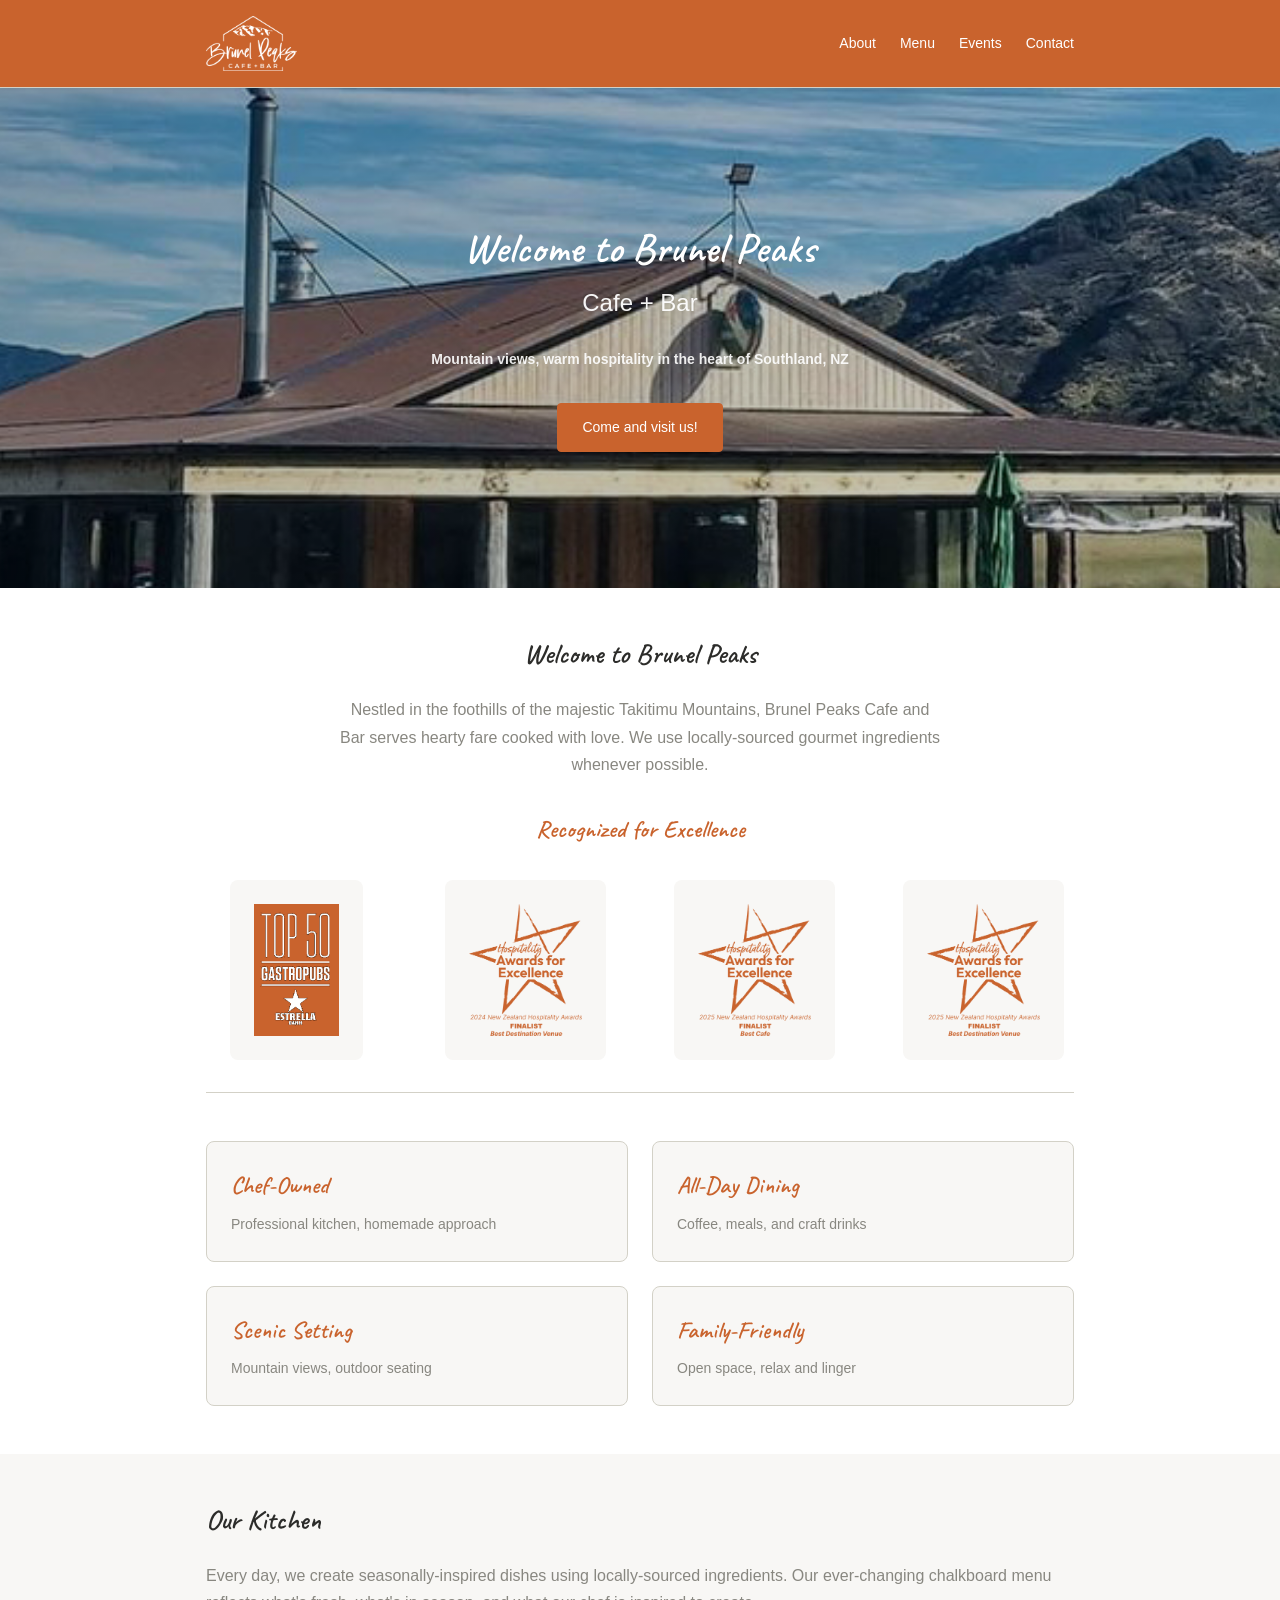
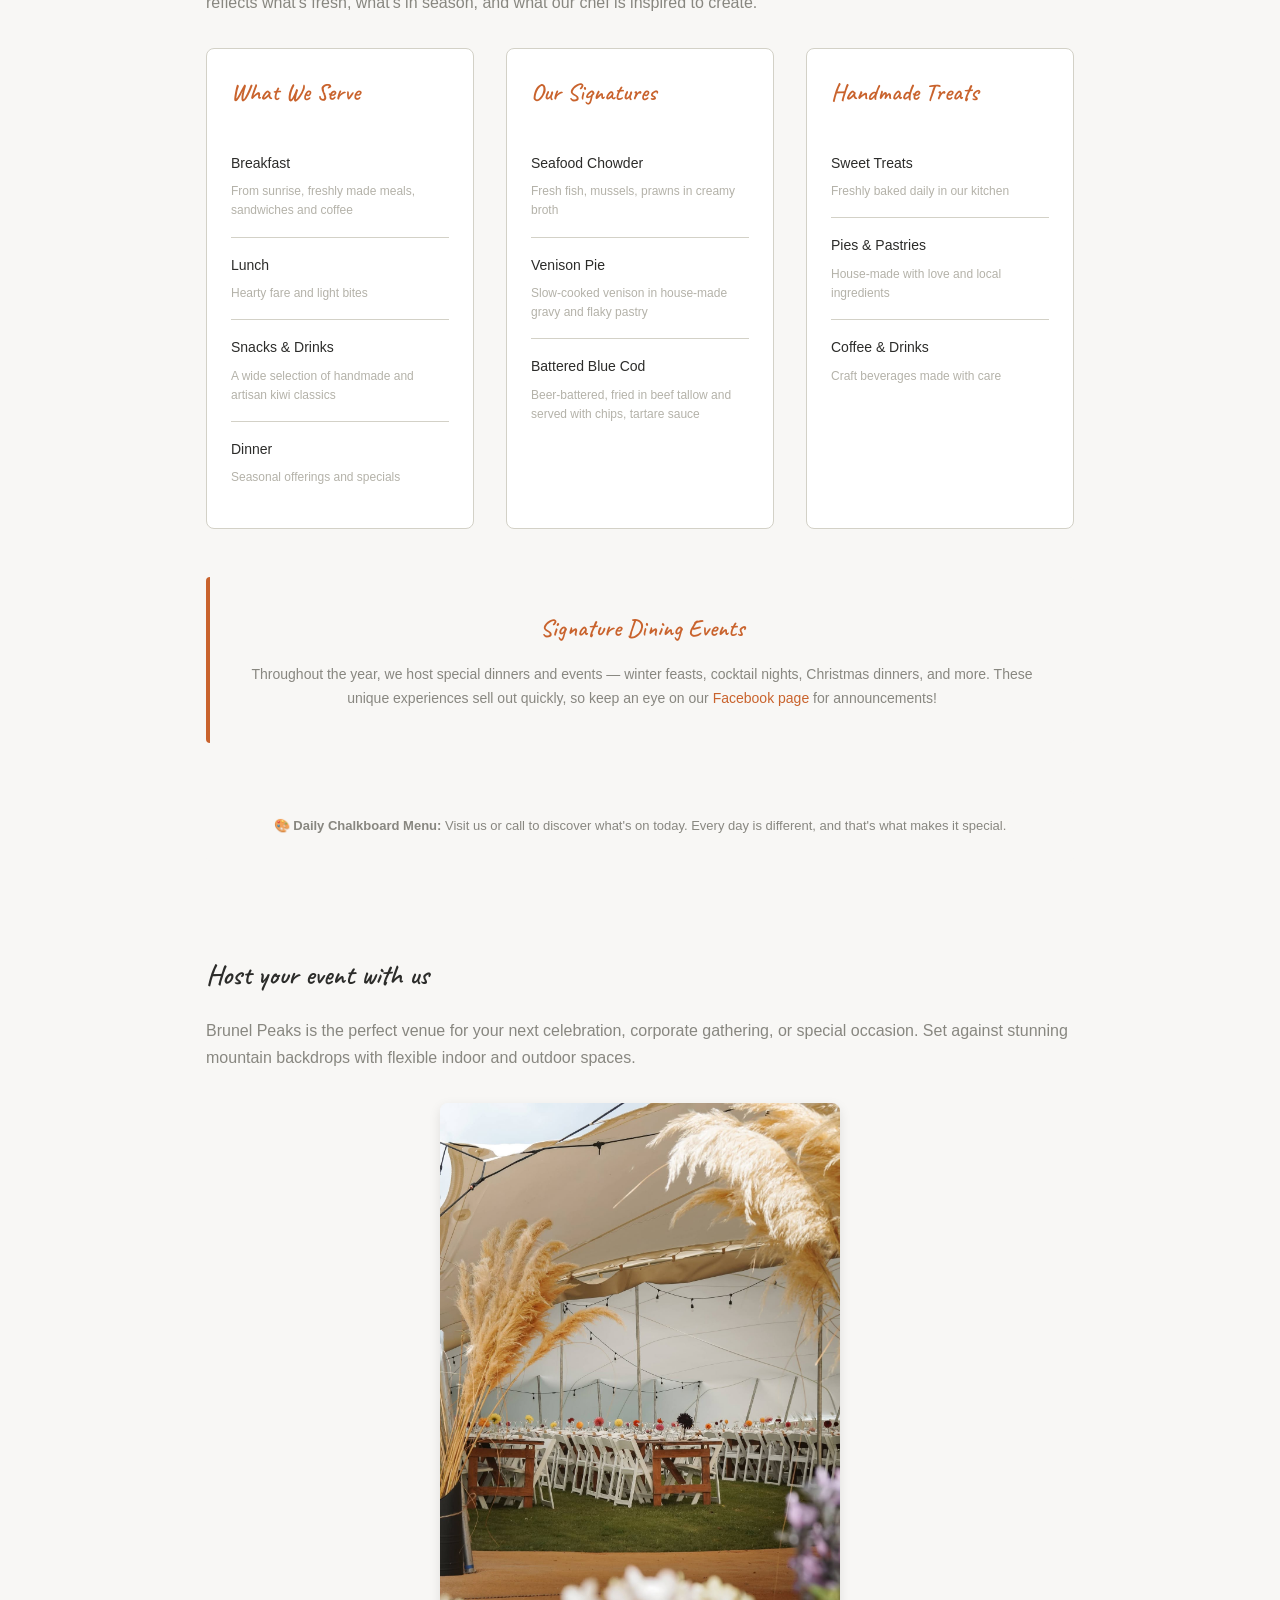
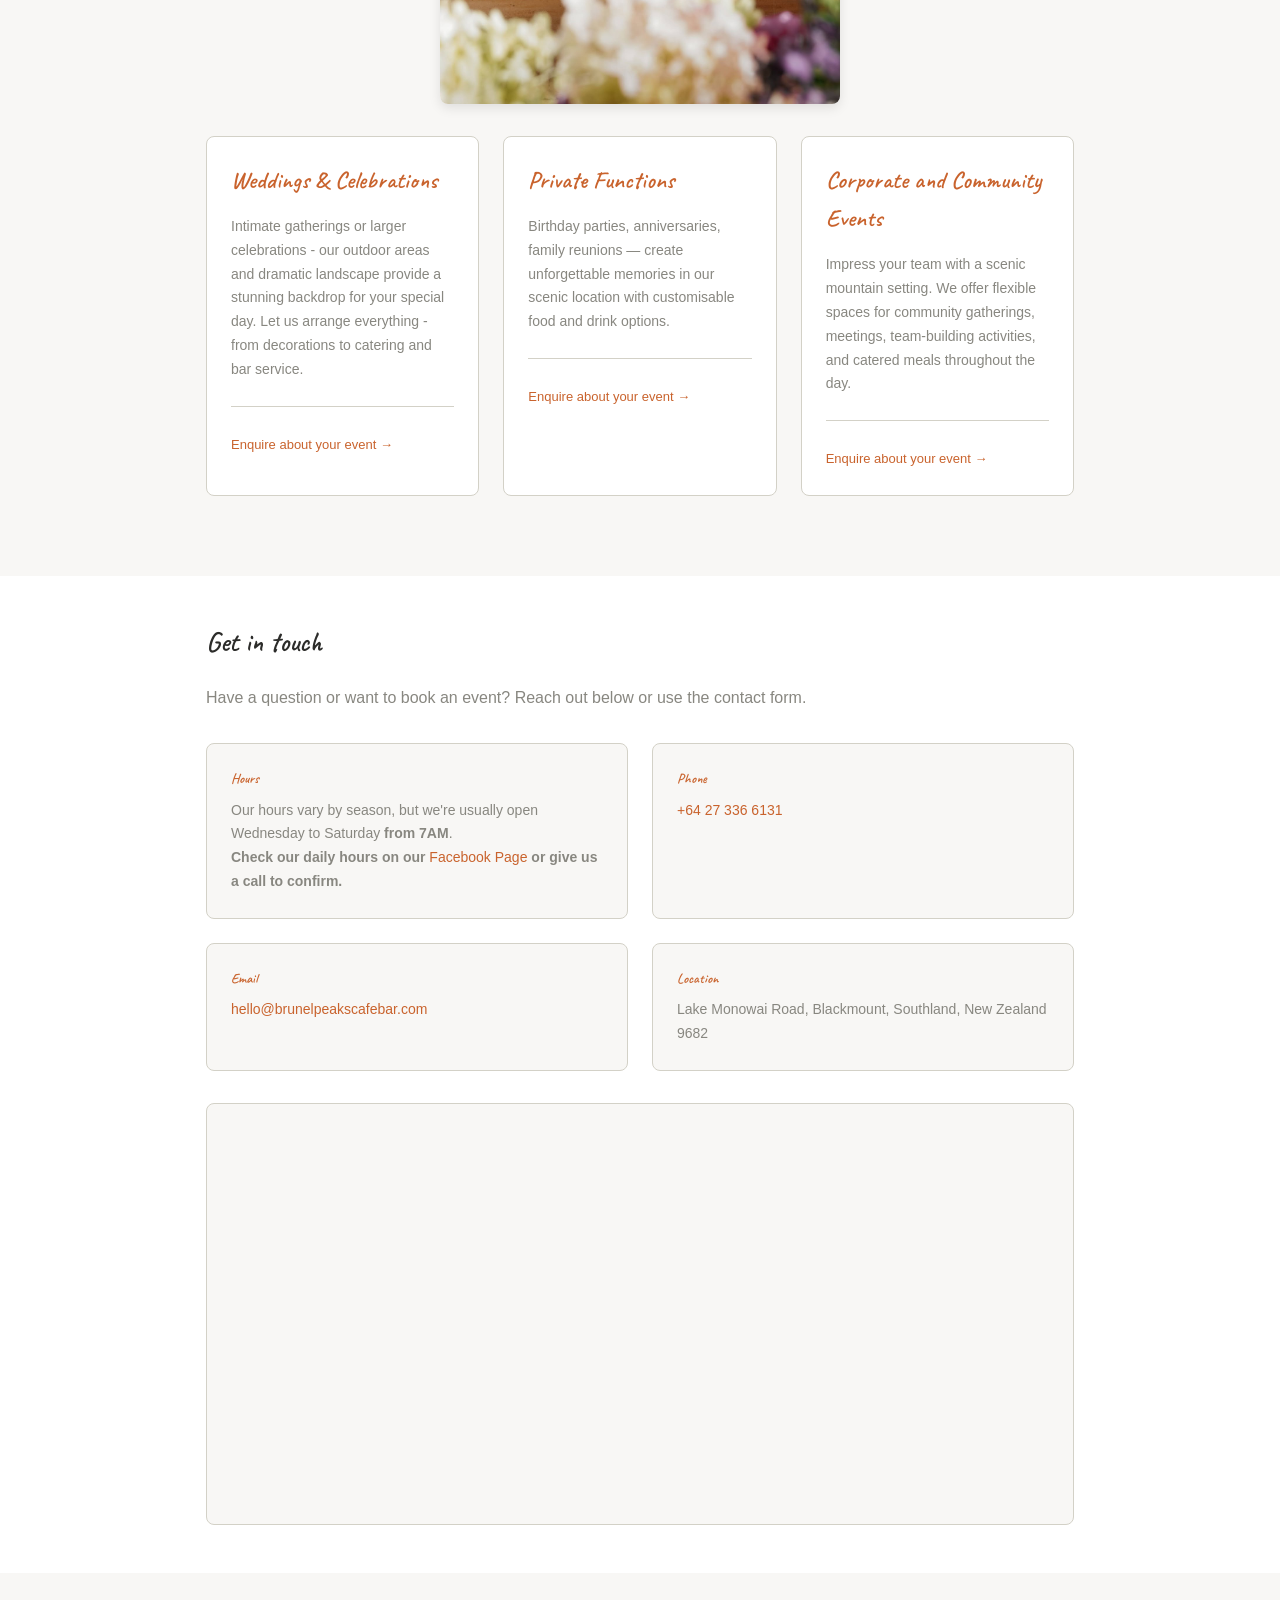
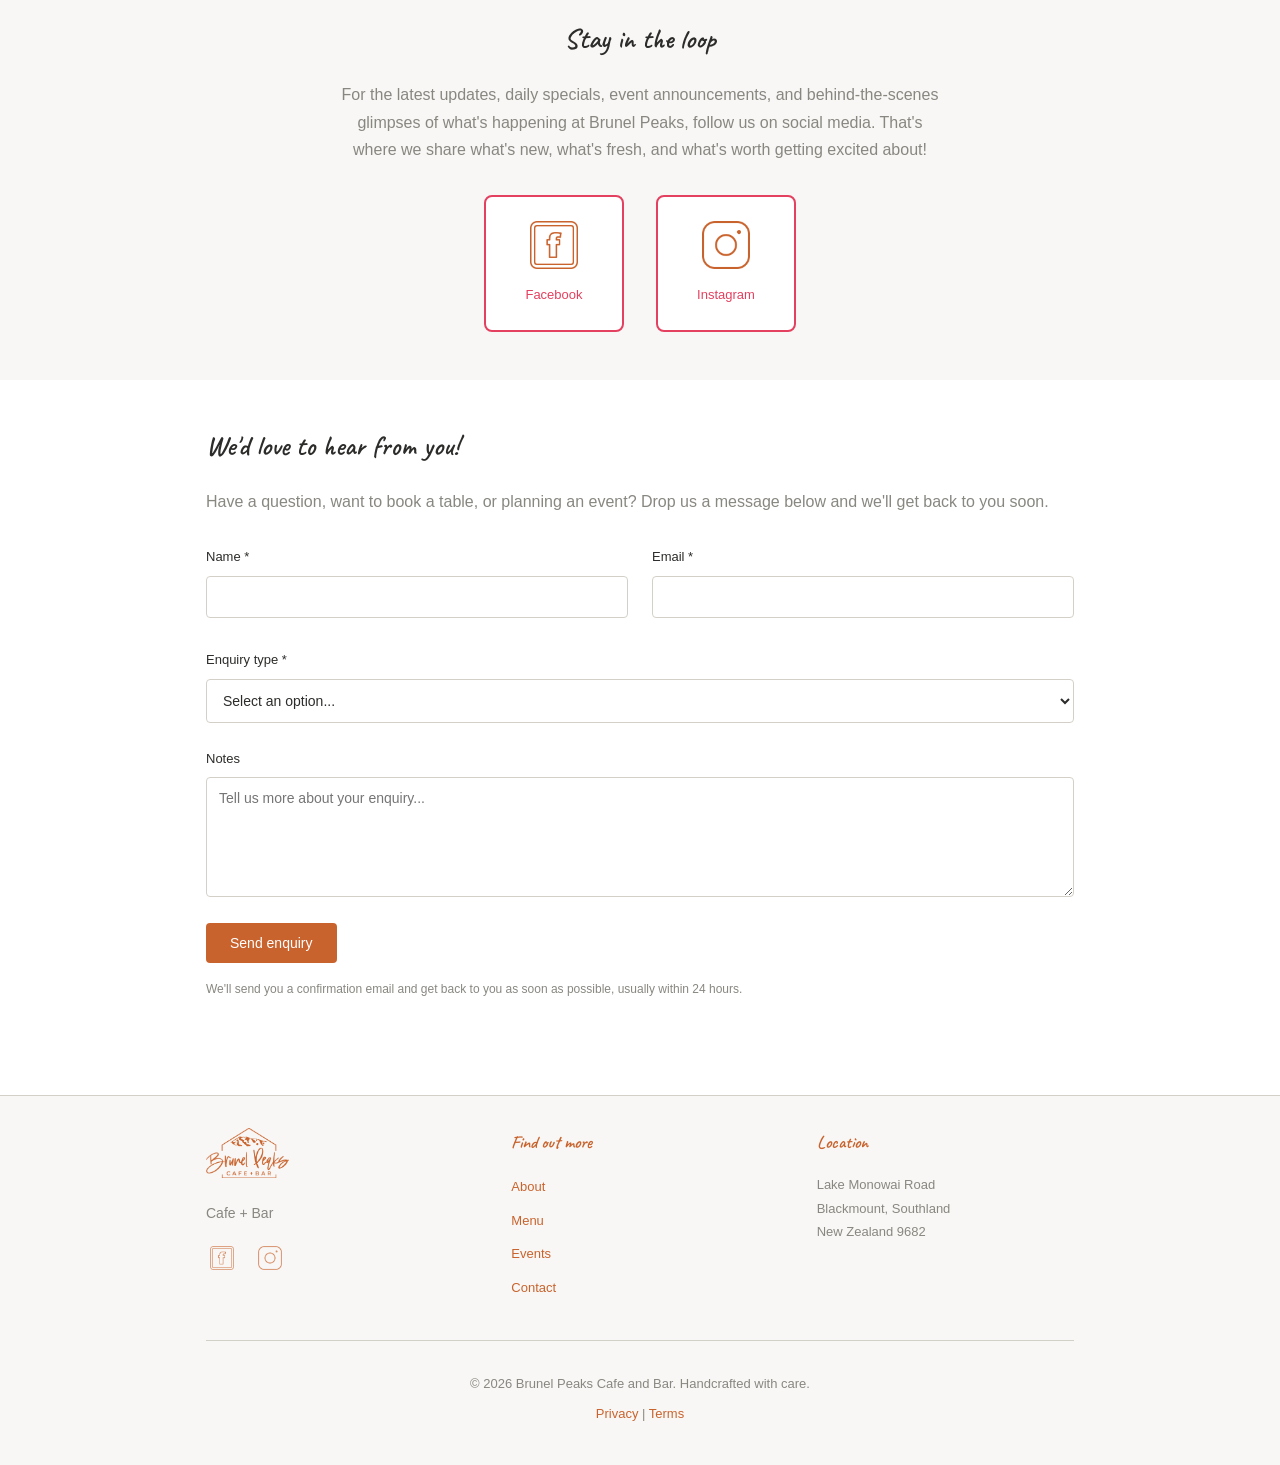
==== commit 4121fad4: "Update index.html" ====
--- a/index.html
+++ b/index.html
@@ -4,7 +4,8 @@
     <meta charset="UTF-8">
     <meta name="viewport" content="width=device-width, initial-scale=1.0">
     <meta name="description" content="Brunel Peaks Cafe + Bar - Scenic mountain destination for exceptional food, coffee, and craft drinks in Blackmount, Southland, NZ.">
-    <title>Brunel Peaks Cafe + Bar | Exceptional Southern Hopitality</title>
+    <link rel="icon" type="image/svg+xml" href="favicon.svg">
+    <title>Brunel Peaks Cafe + Bar | Blackmount, NZ</title>
     <link rel="stylesheet" href="style.css">
 </head>
 <body>
@@ -368,7 +369,7 @@
  
                 <!-- Footer Navigation -->
                 <div class="footer-section footer-nav">
-                    <h4>Navigation</h4>
+                    <h4>Find out more</h4>
                     <ul>
                         <li><a href="#about">About</a></li>
                         <li><a href="#menu">Menu</a></li>
--- a/style.css
+++ b/style.css
@@ -283,7 +283,7 @@
     text-align: center;
     position: relative;
     overflow: hidden;
-    min-height: 500px;
+    min-height: 400px;
     display: flex;
     align-items: center;
     justify-content: center;
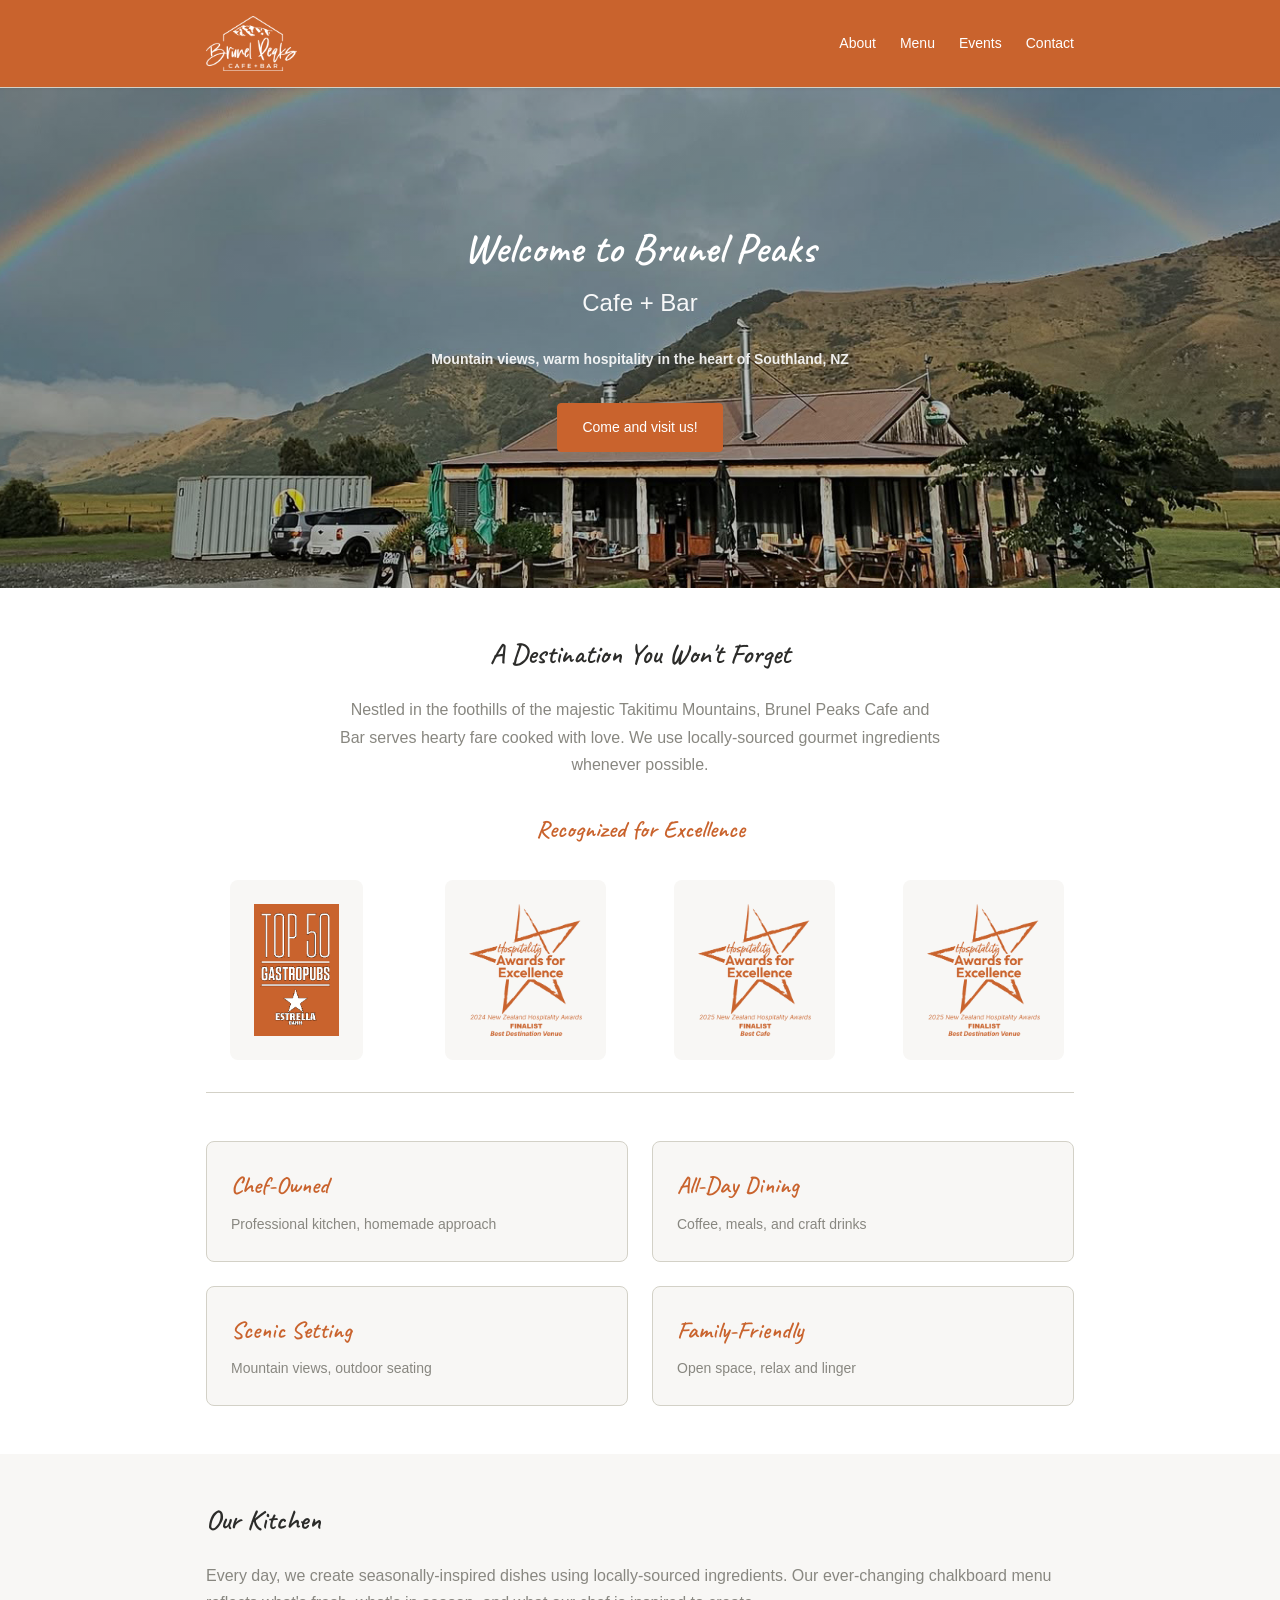
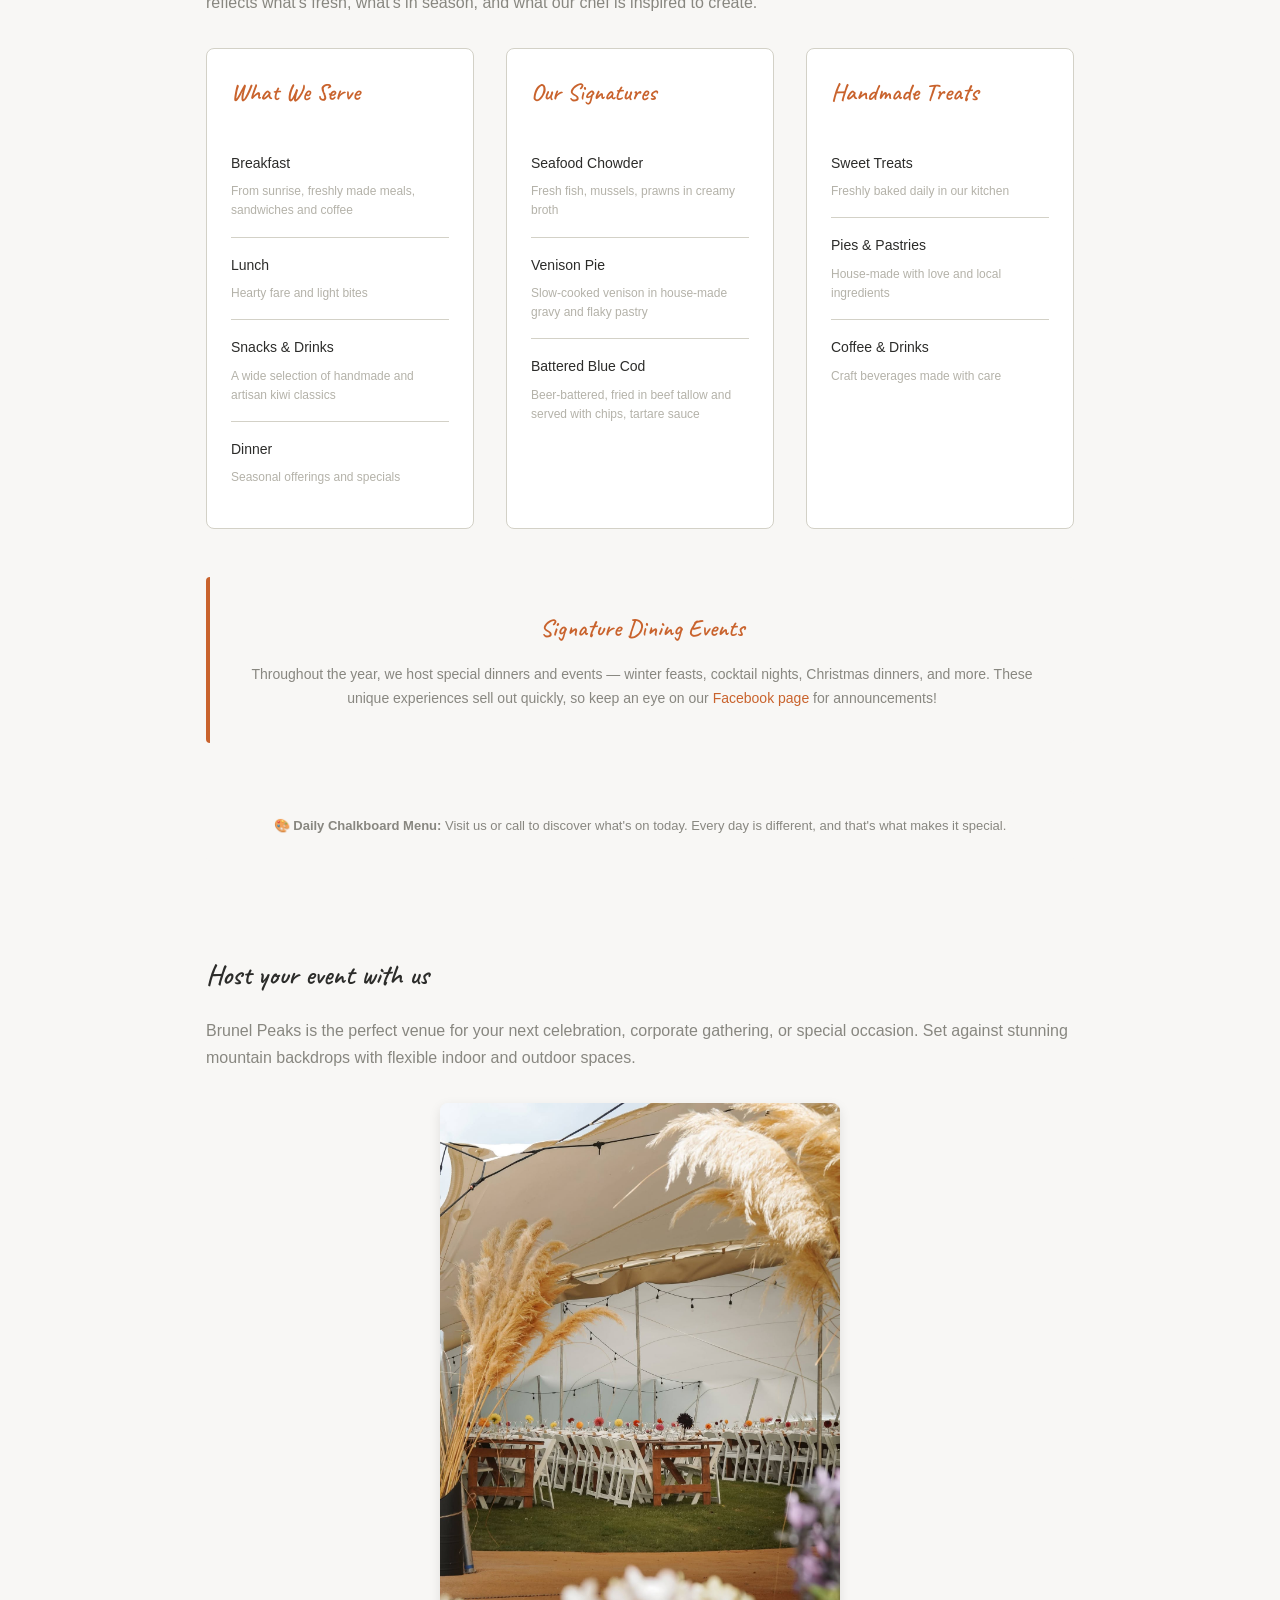
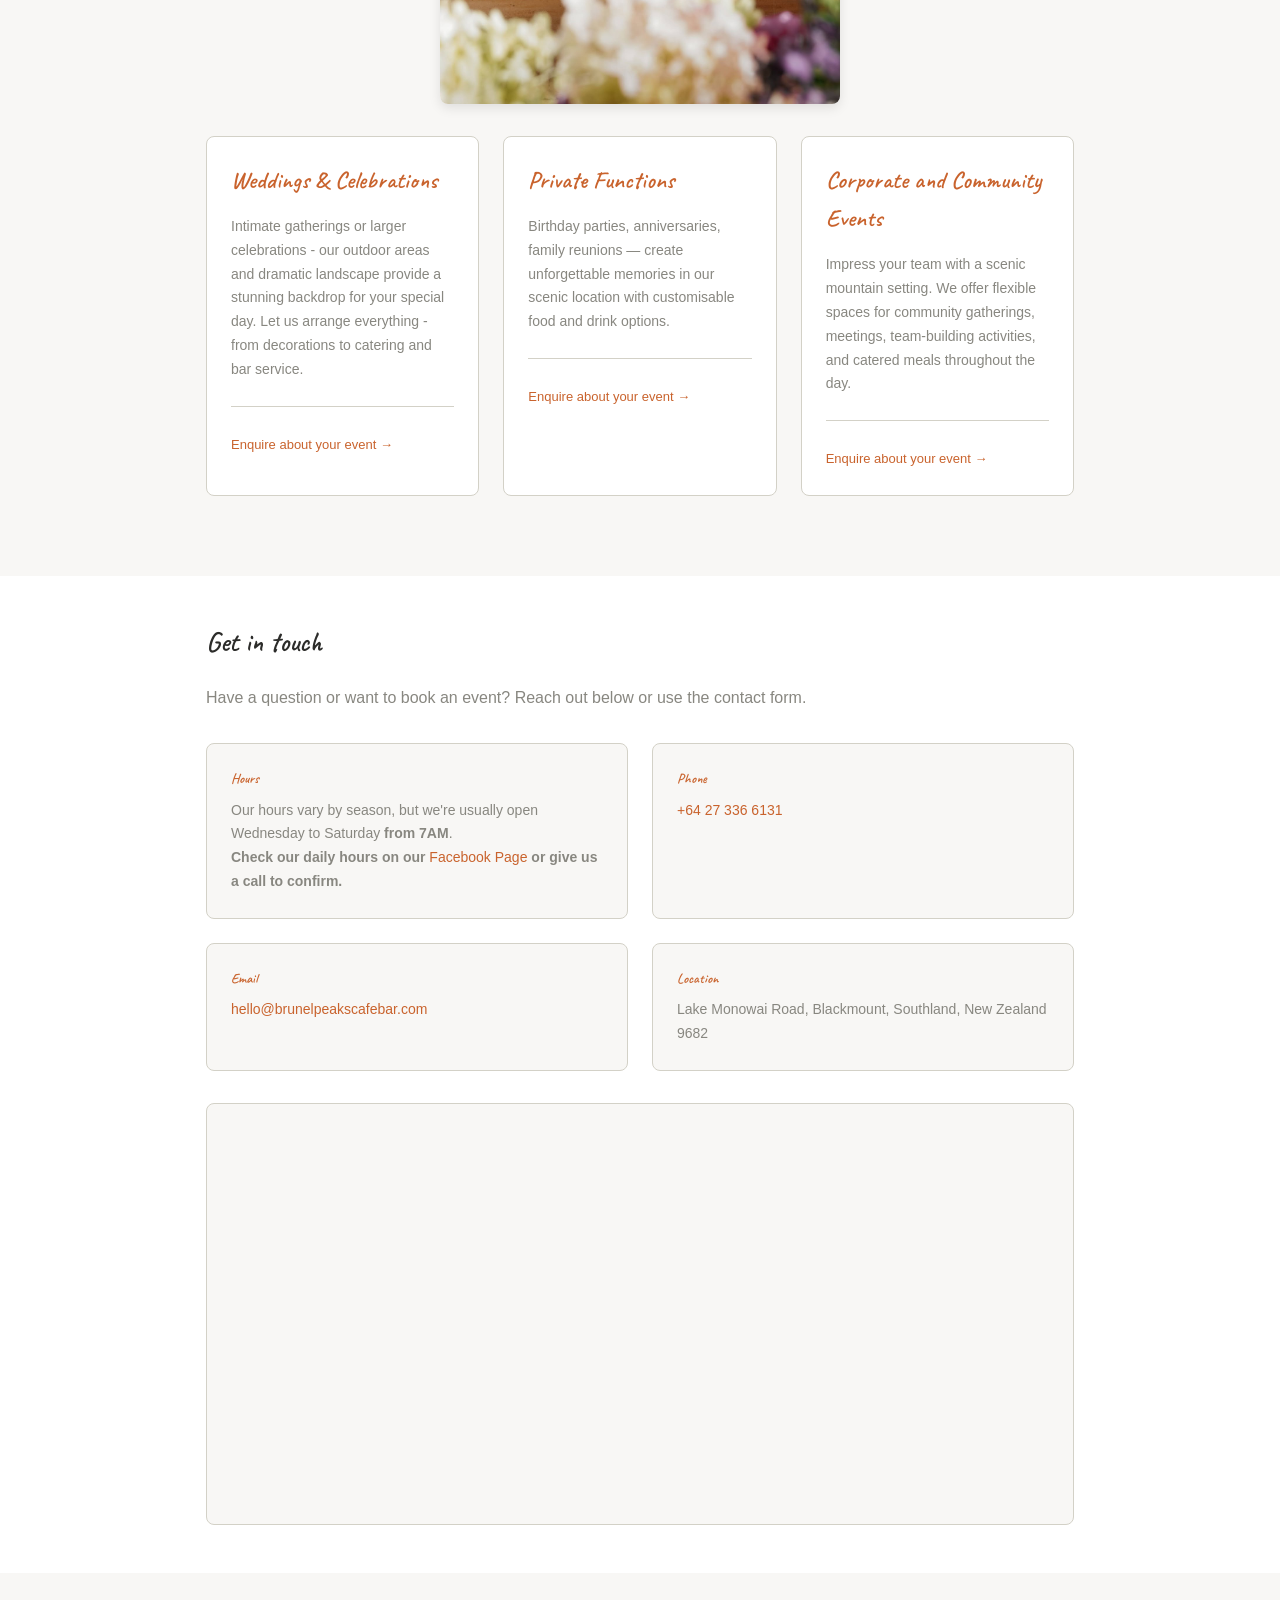
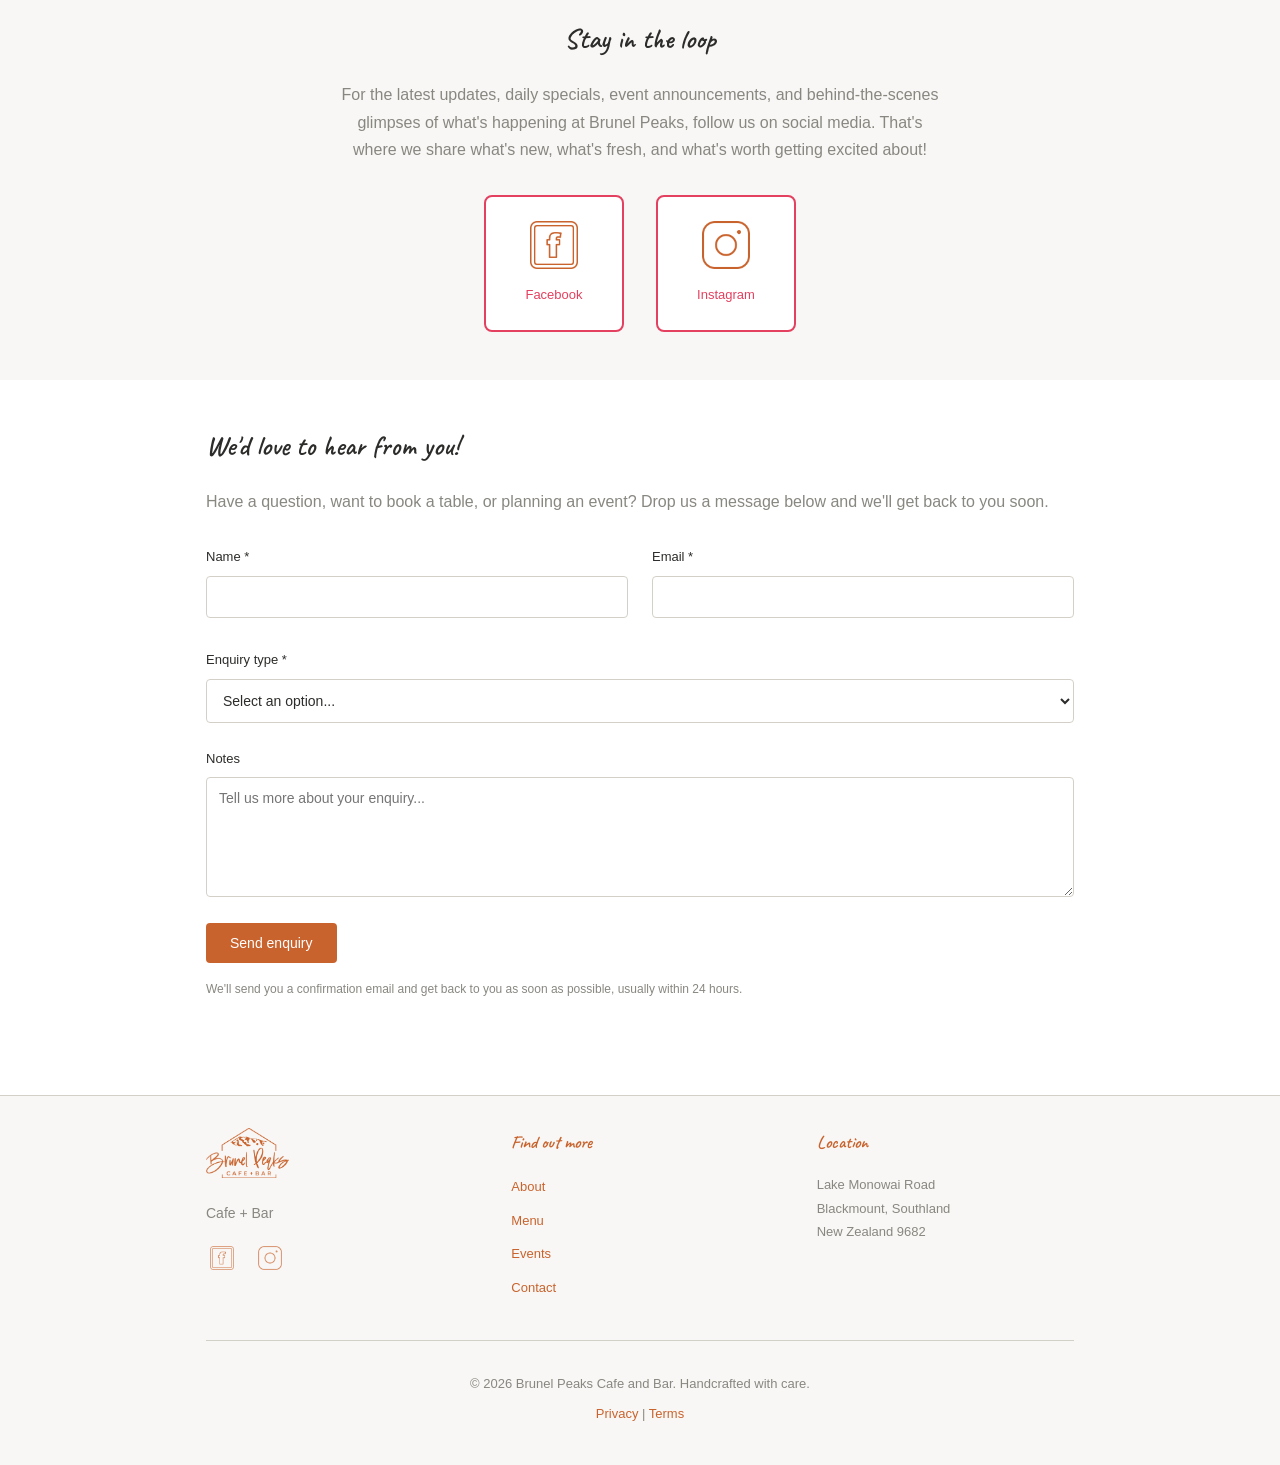
==== commit a1ec8c12: "Update index.html" ====
--- a/index.html
+++ b/index.html
@@ -47,7 +47,7 @@
         <!-- About Section -->
         <section id="about" class="section about-section">
             <div class="container">
-                <h2>Welcome to Brunel Peaks</h2>
+                <h2>A Destination You Won't Forget</h2>
                 <p>Nestled in the foothills of the majestic Takitimu Mountains, Brunel Peaks Cafe and Bar serves hearty fare cooked with love. We use locally-sourced gourmet ingredients whenever possible.</p>
                 
                 <!-- Awards Section -->
--- a/style.css
+++ b/style.css
@@ -274,9 +274,9 @@
  
 .hero {
     background: var(--color-white);
-    background-image: url('images/hero_BP.jpg');
+    background-image: url('images/hero_BP2.jpg');
     background-size: cover;
-    background-position: center bottom;
+    background-position: center 35%;
     background-attachment: fixed;
     color: var(--color-text-primary);
     padding: 4rem var(--spacing-sm);
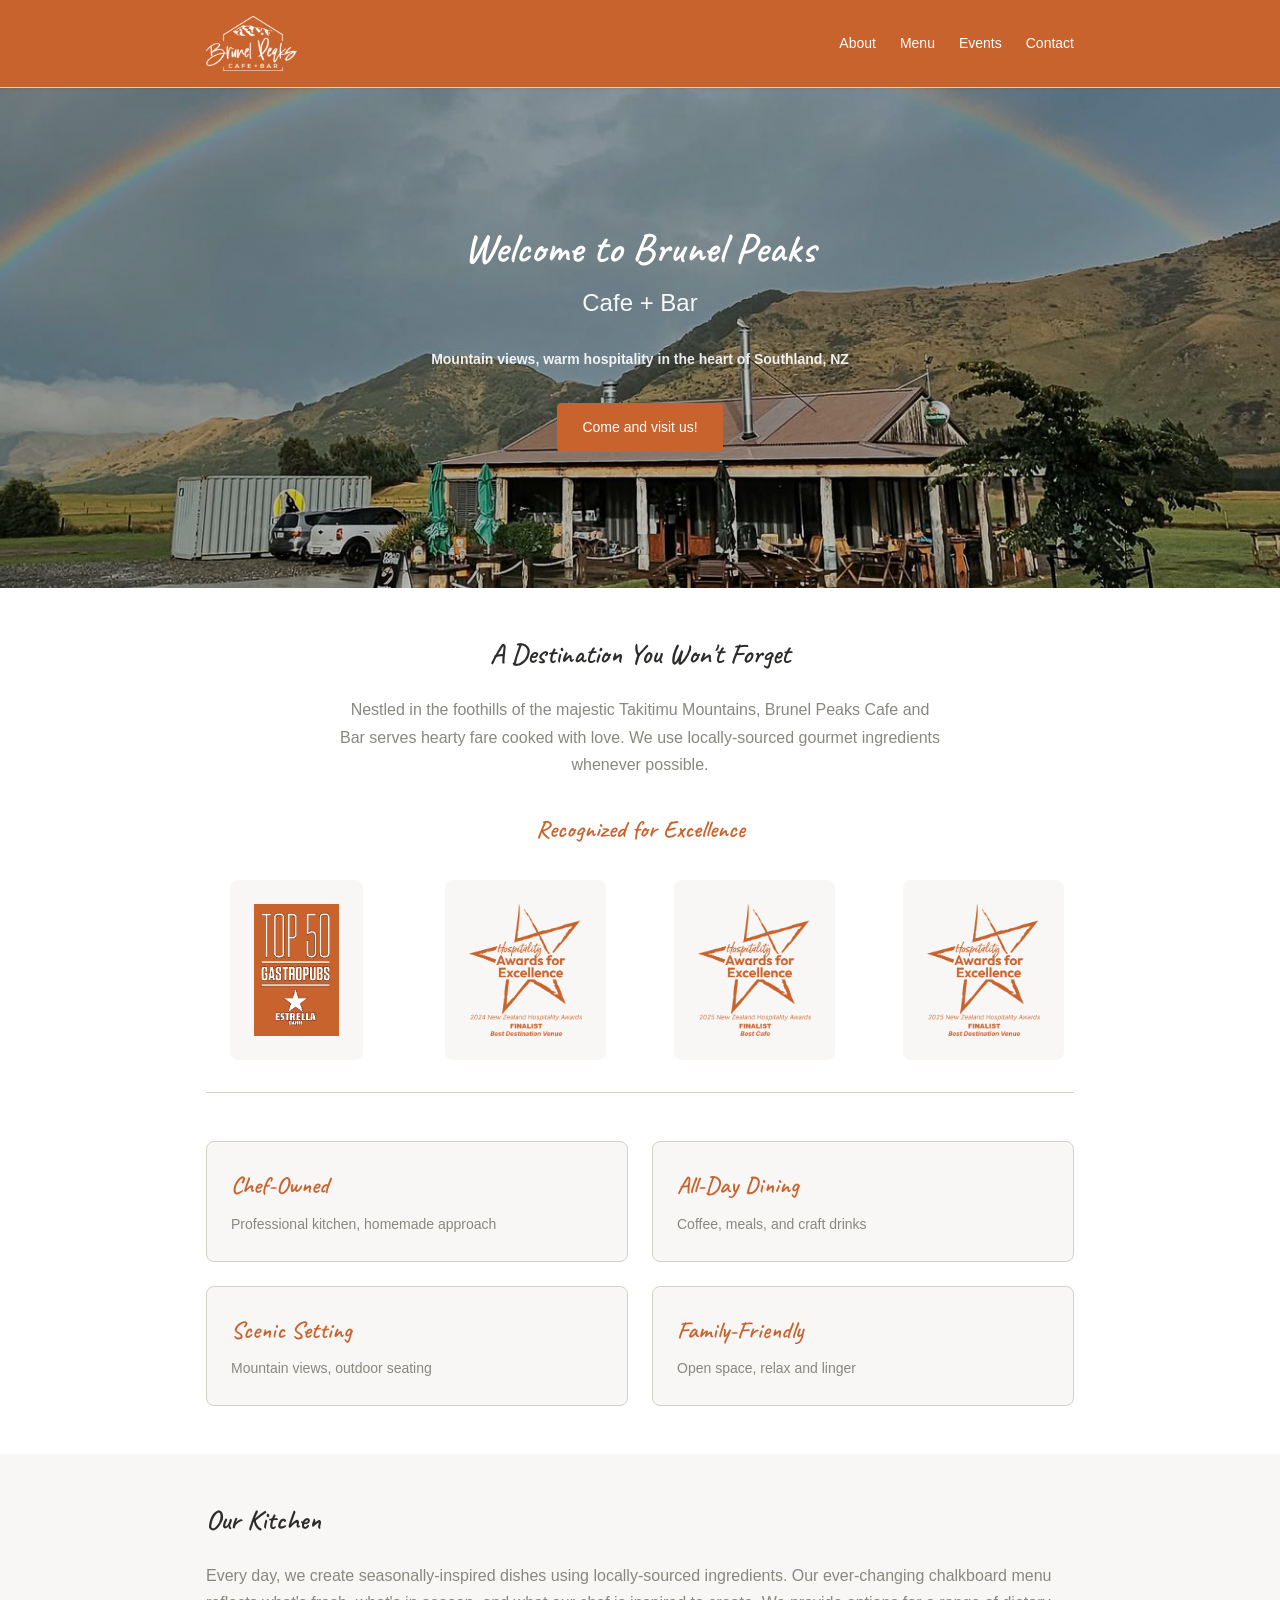
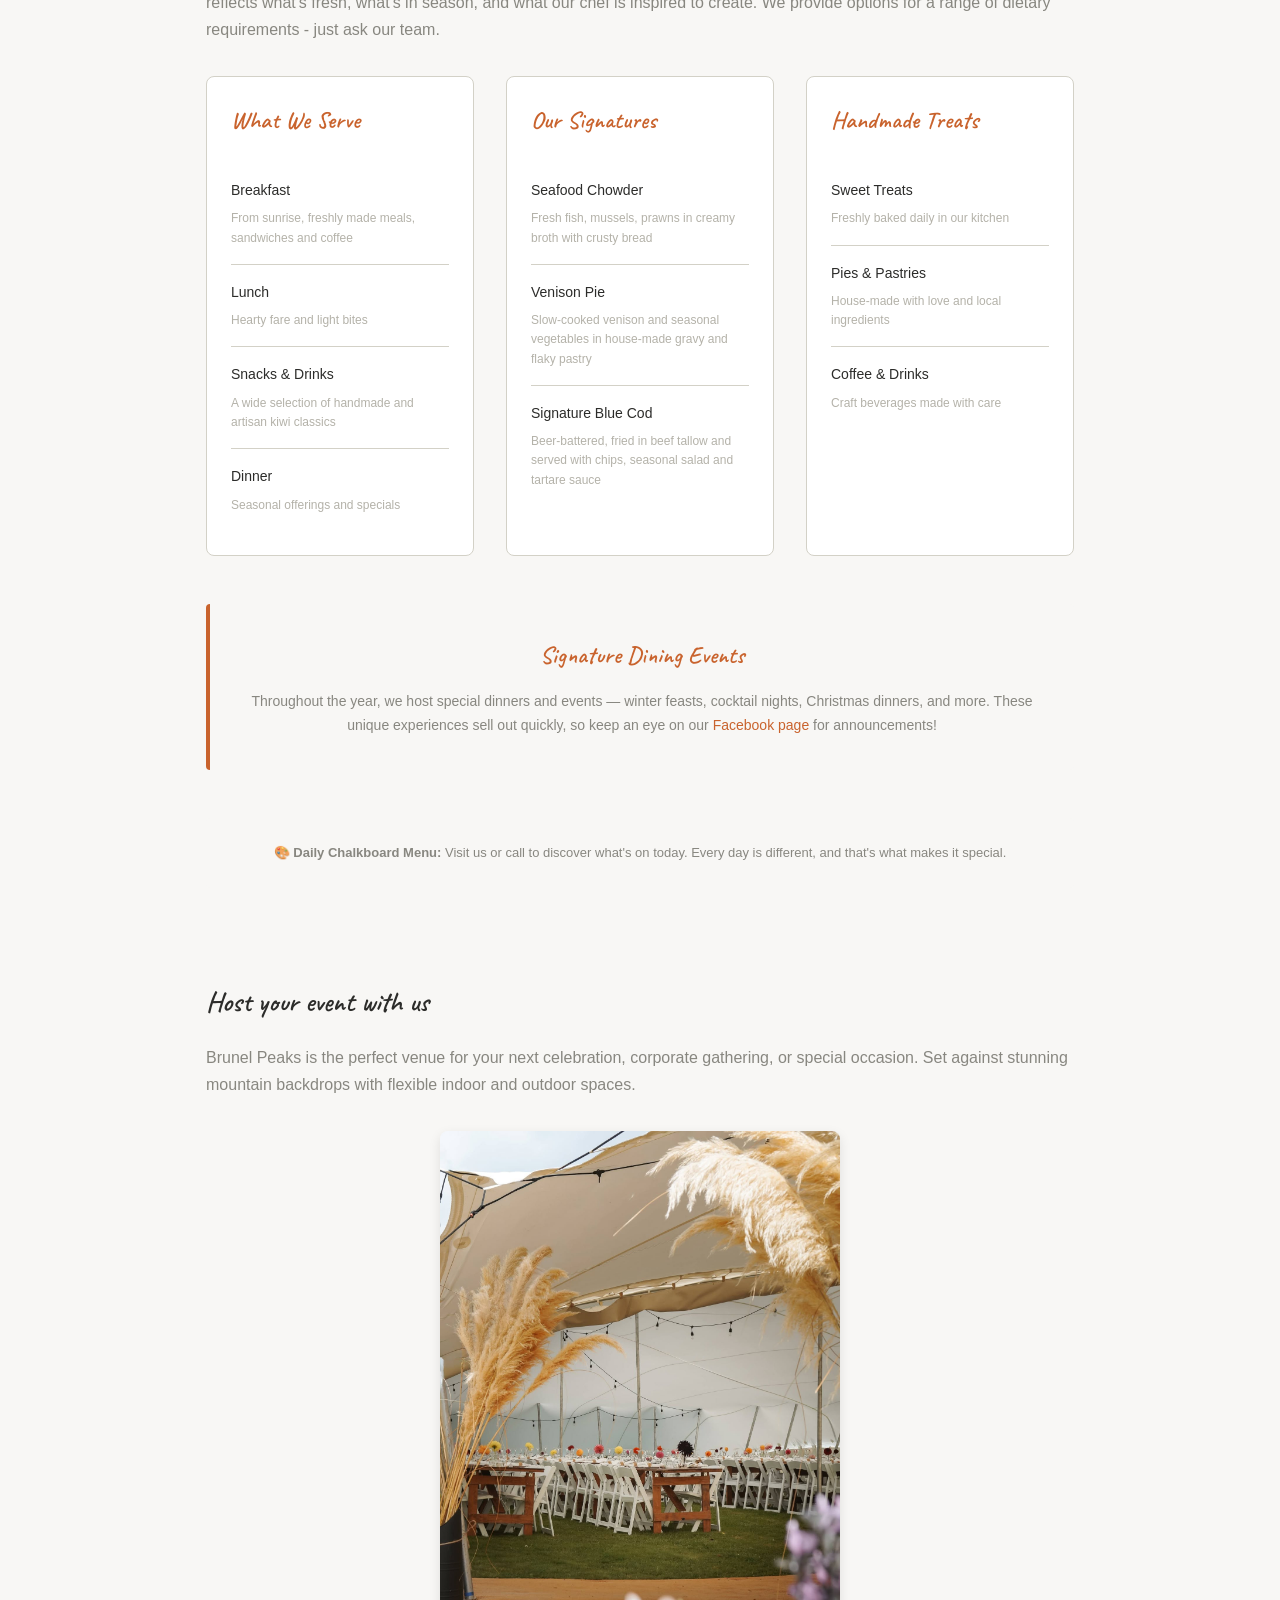
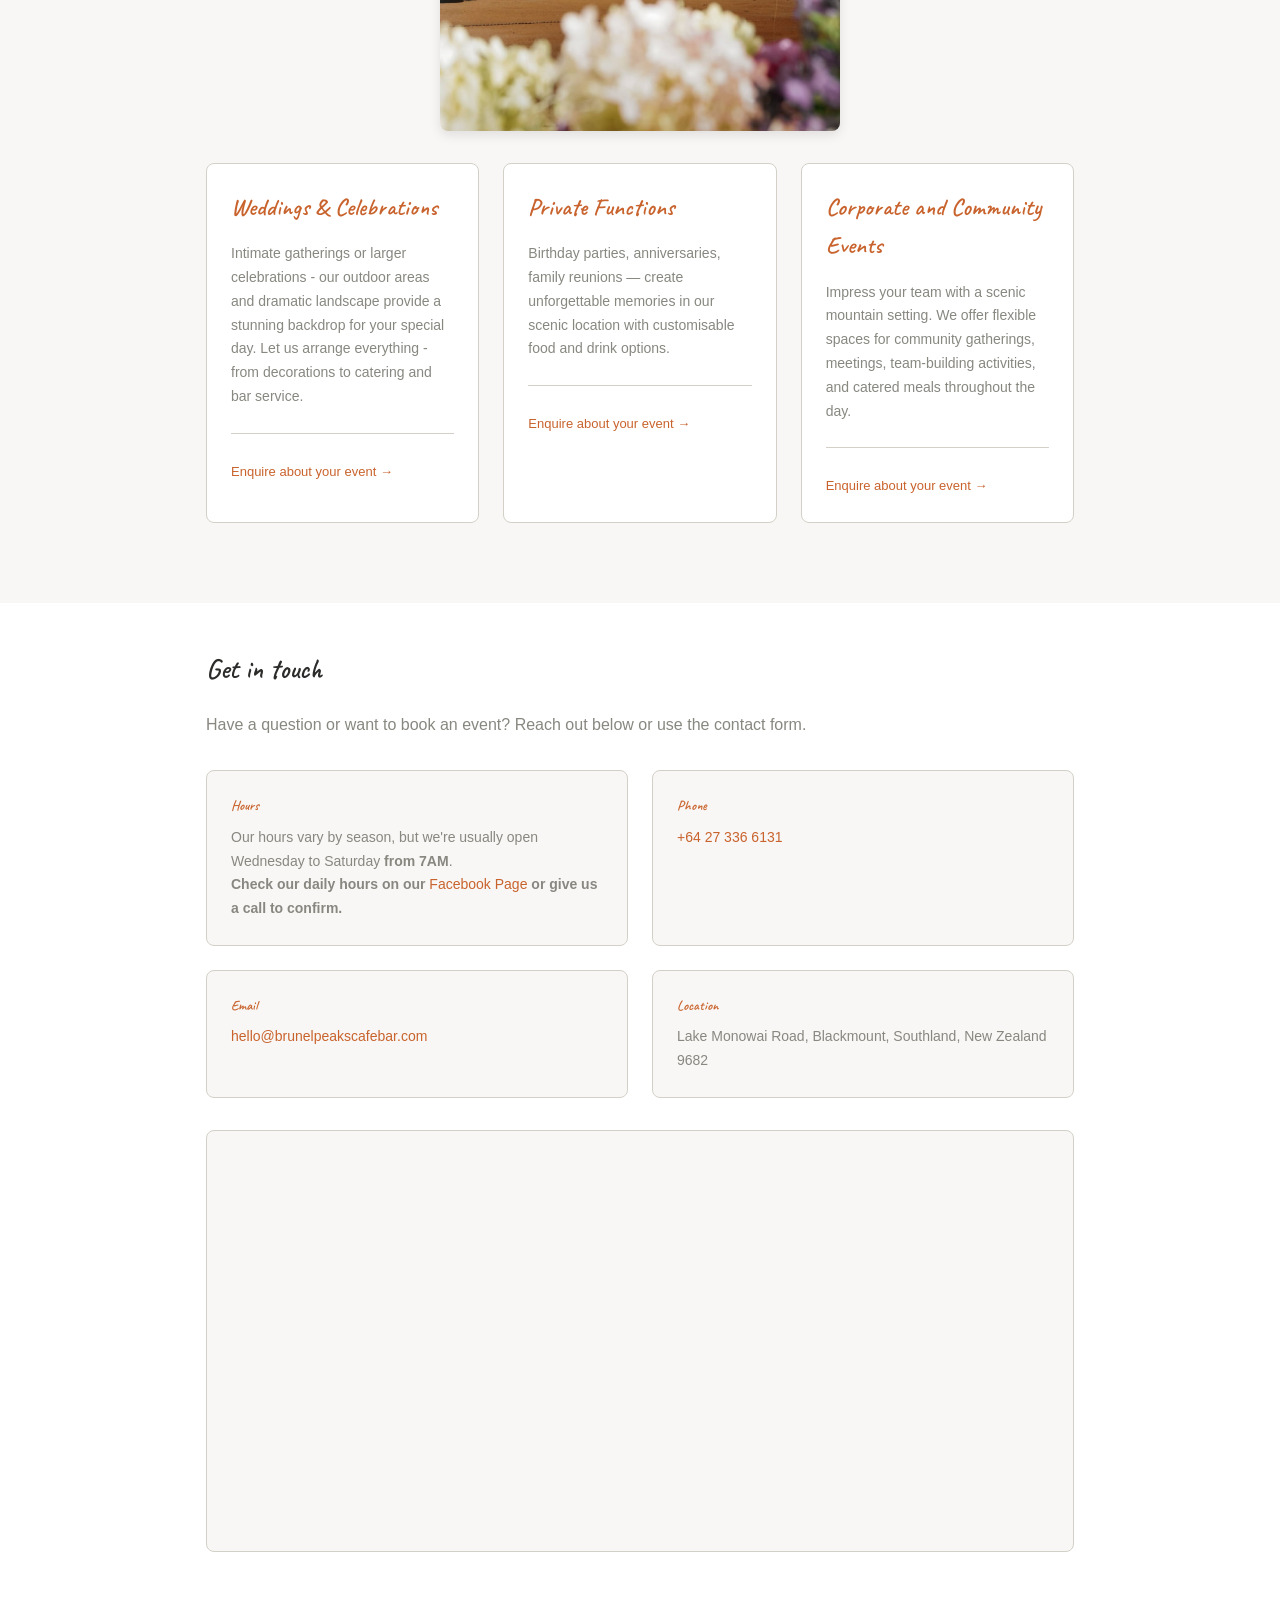
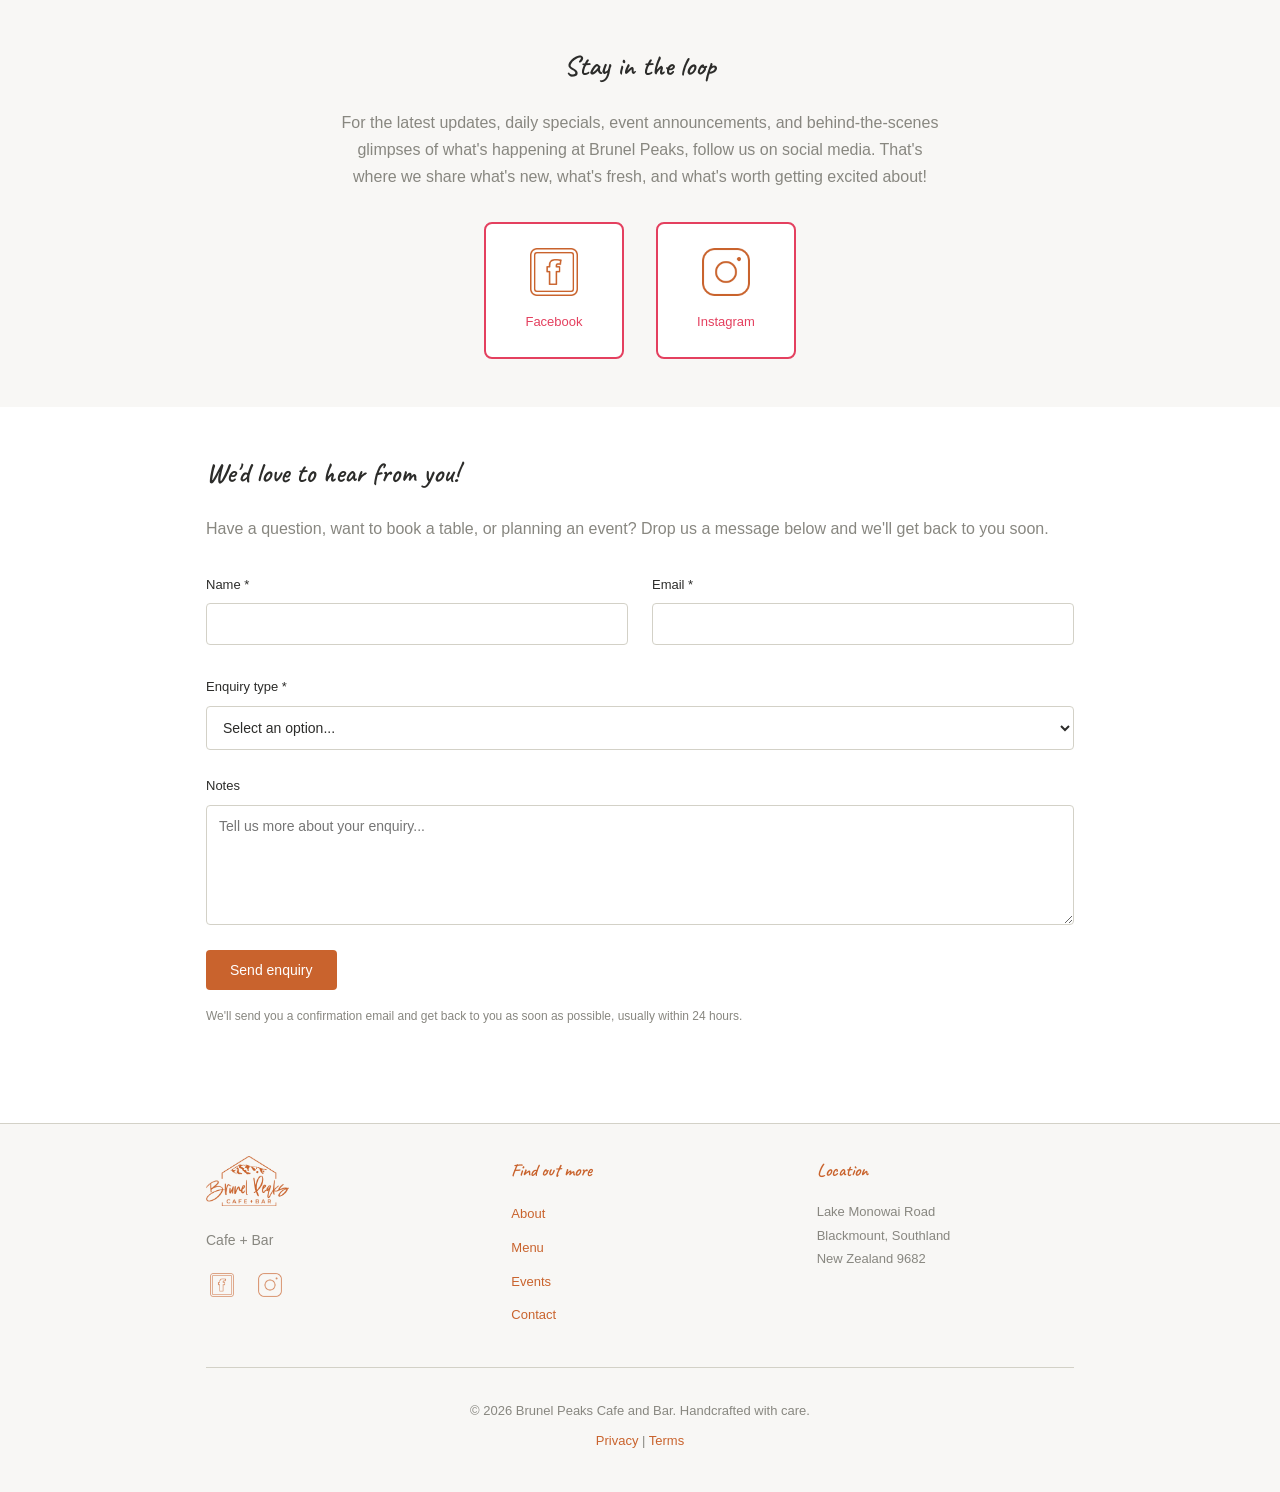
==== commit 63f917fd: "Update index.html" ====
--- a/index.html
+++ b/index.html
@@ -94,7 +94,7 @@
         <section id="menu" class="section menu-preview-section">
             <div class="container">
                 <h2>Our Kitchen</h2>
-                <p>Every day, we create seasonally-inspired dishes using locally-sourced ingredients. Our ever-changing chalkboard menu reflects what's fresh, what's in season, and what our chef is inspired to create.</p>
+                <p>Every day, we create seasonally-inspired dishes using locally-sourced ingredients. Our ever-changing chalkboard menu reflects what's fresh, what's in season, and what our chef is inspired to create. We provide options for a range of dietary requirements - just ask our team.</p>
                 
                 <!-- Dining Times -->
                 <div class="menu-grid">
@@ -125,15 +125,15 @@
                         <ul class="menu-items">
                             <li class="menu-item">
                                 <span class="item-name">Seafood Chowder</span>
-                                <span class="item-desc">Fresh fish, mussels, prawns in creamy broth</span>
+                                <span class="item-desc">Fresh fish, mussels, prawns in creamy broth with crusty bread</span>
                             </li>
                             <li class="menu-item">
                                 <span class="item-name">Venison Pie</span>
-                                <span class="item-desc">Slow-cooked venison in house-made gravy and flaky pastry</span>
-                            </li>
-                            <li class="menu-item">
-                                <span class="item-name">Battered Blue Cod</span>
-                                <span class="item-desc">Beer-battered, fried in beef tallow and served with chips, tartare sauce</span>
+                                <span class="item-desc">Slow-cooked venison and seasonal vegetables in house-made gravy and flaky pastry</span>
+                            </li>
+                            <li class="menu-item">
+                                <span class="item-name">Signature Blue Cod</span>
+                                <span class="item-desc">Beer-battered, fried in beef tallow and served with chips, seasonal salad and tartare sauce</span>
                             </li>
                         </ul>
                     </article>
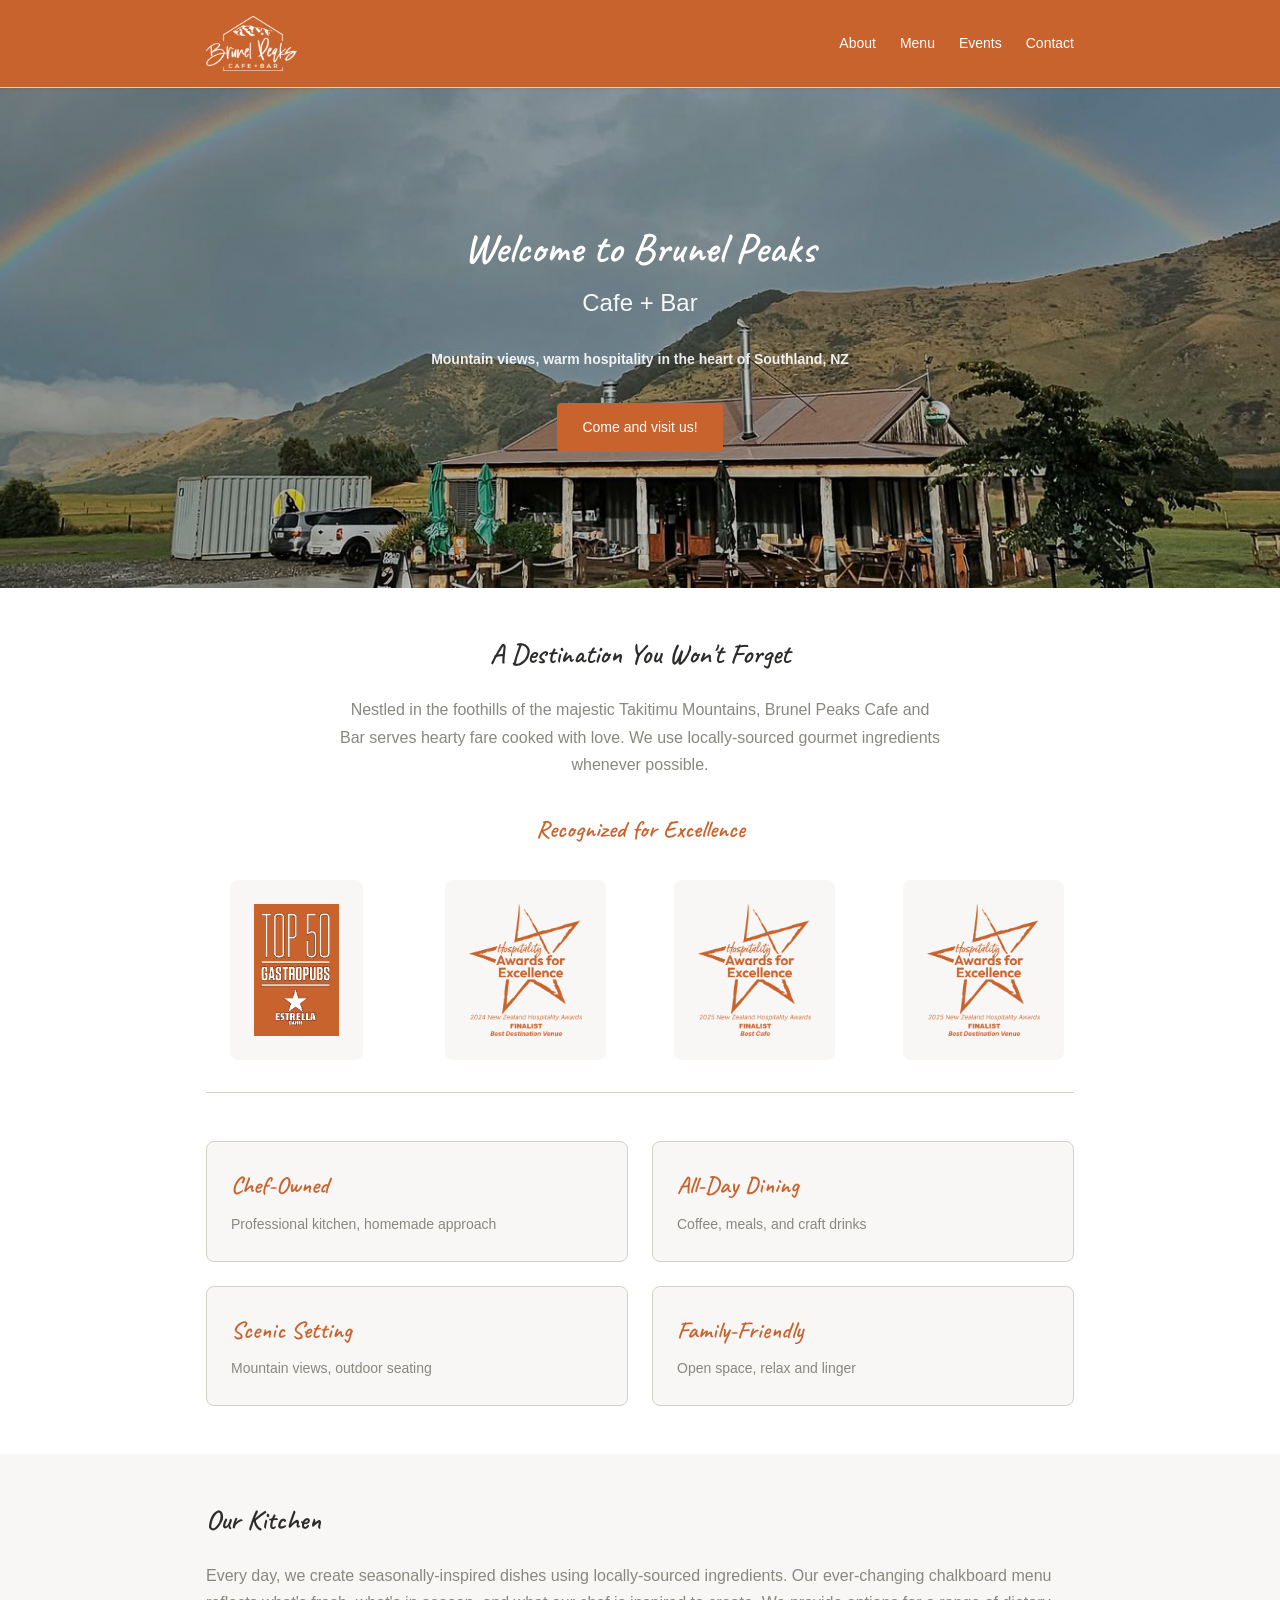
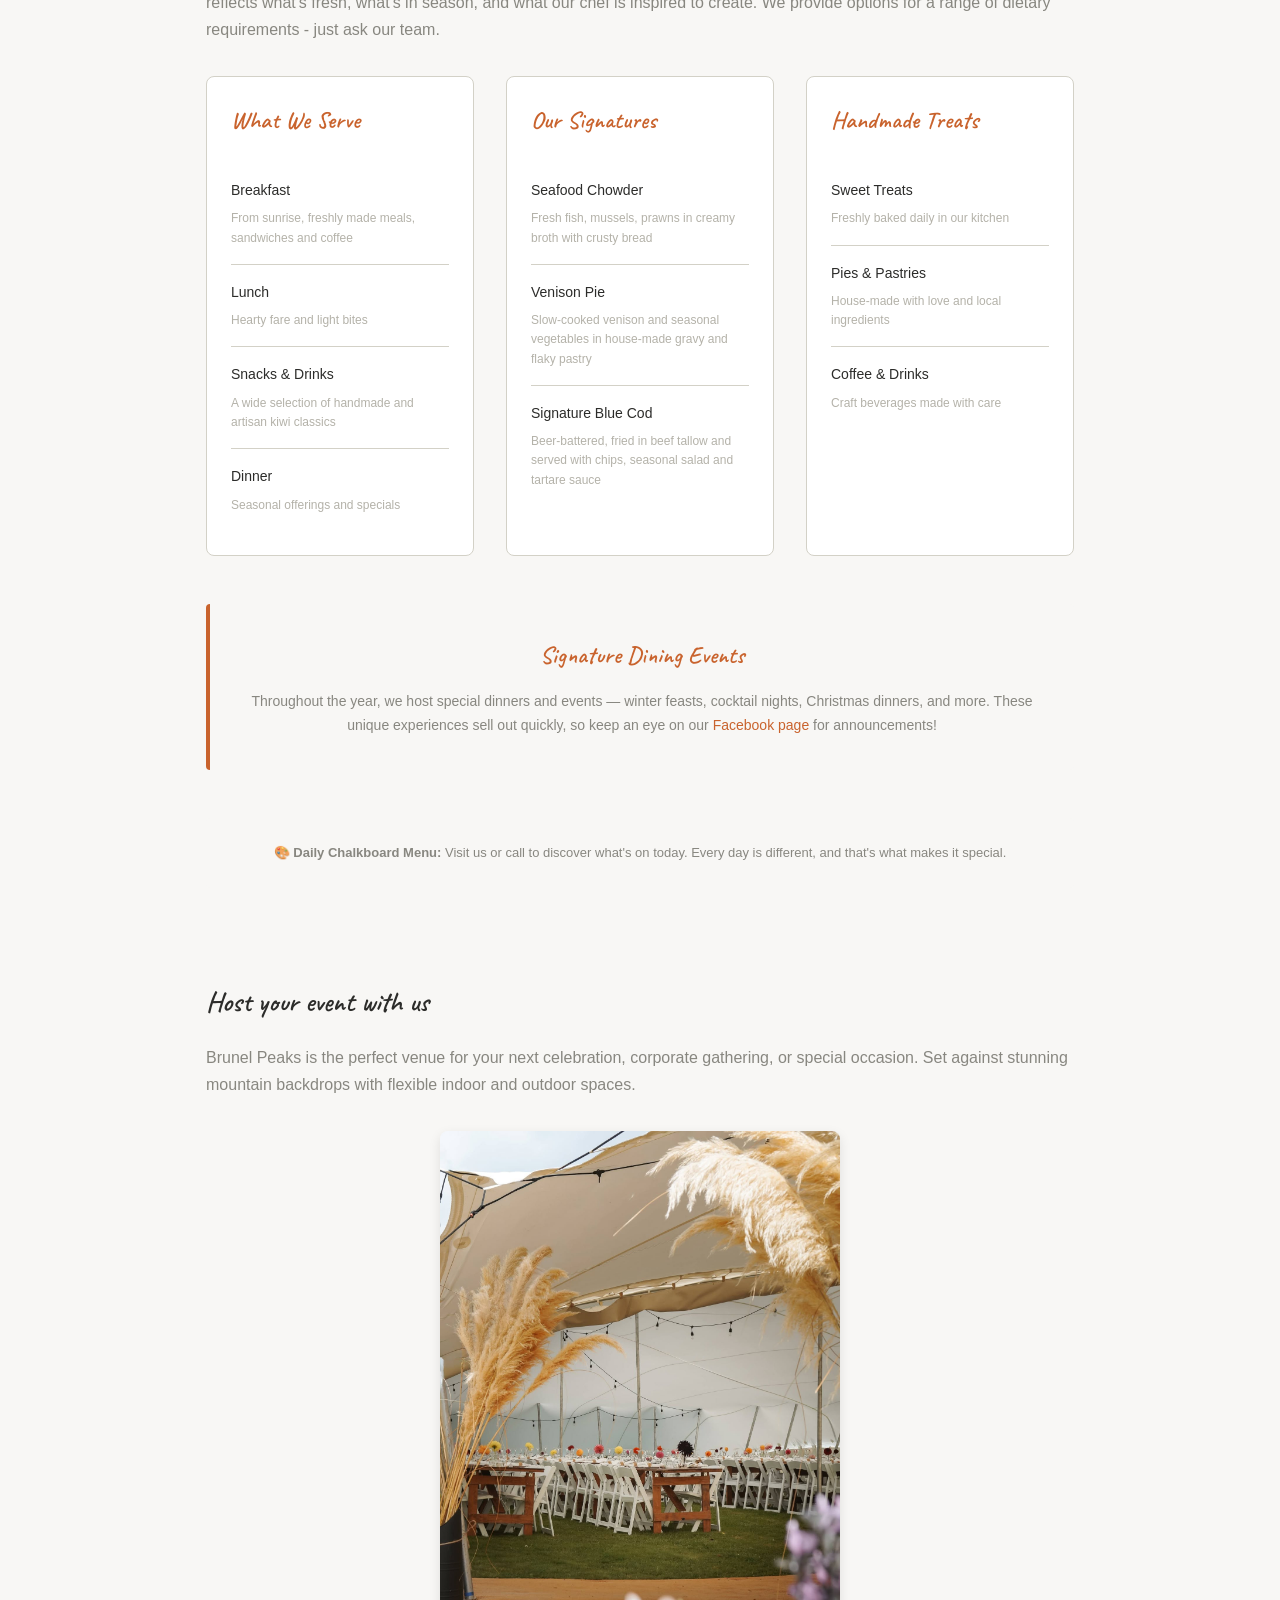
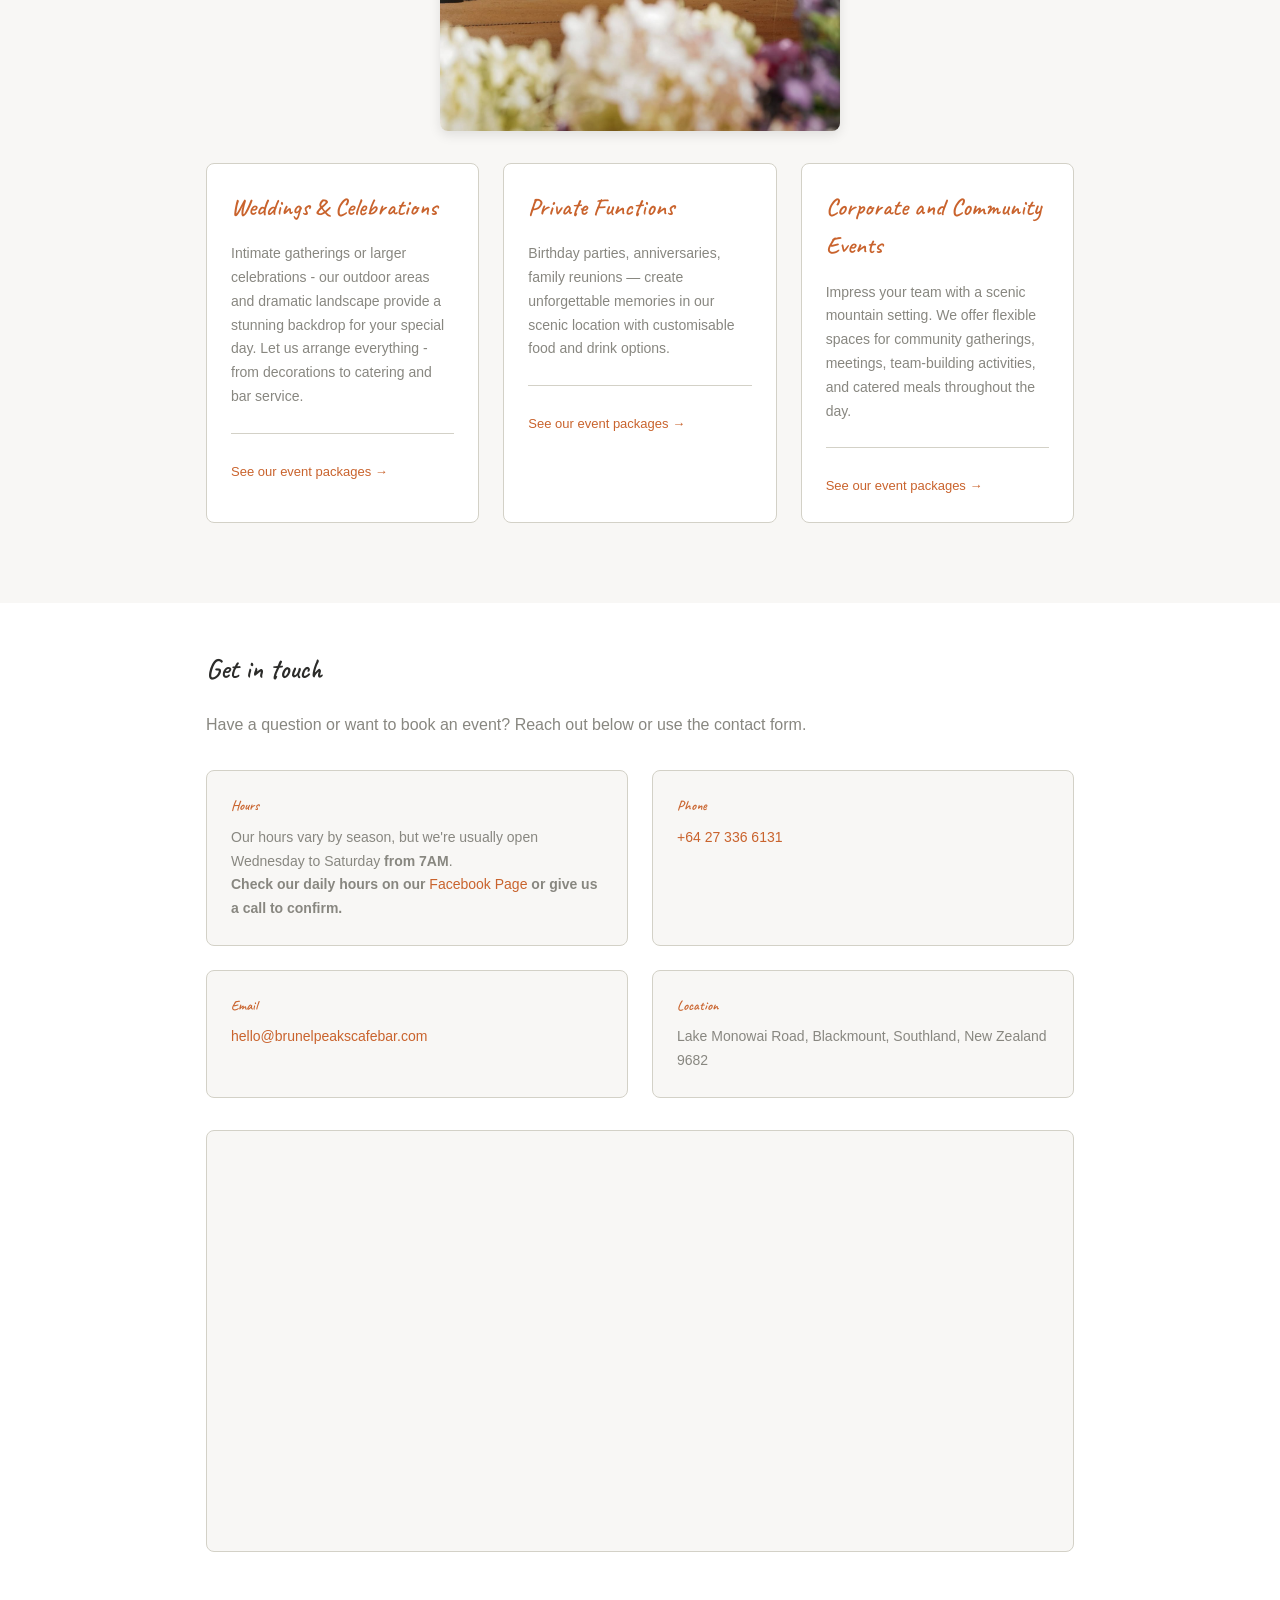
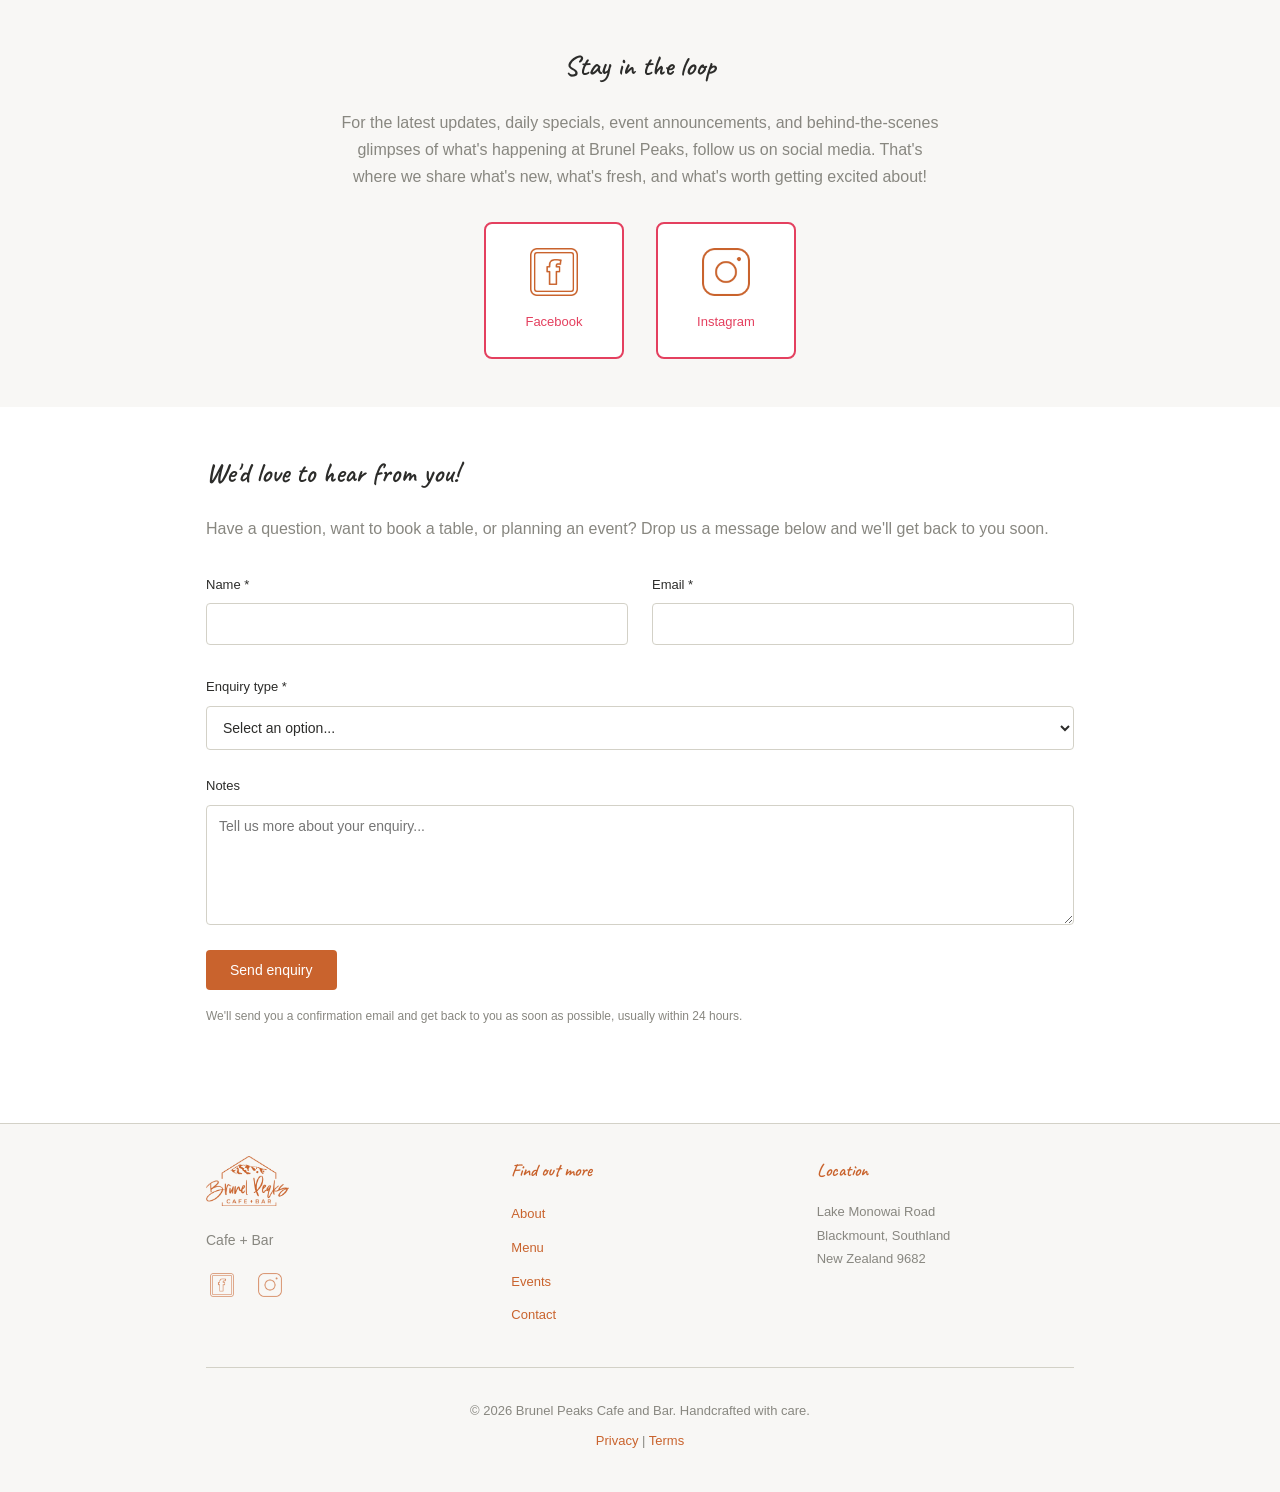
==== commit f9b5f206: "Update index.html" ====
--- a/index.html
+++ b/index.html
@@ -185,7 +185,7 @@
                         <h3>Weddings & Celebrations</h3>
                         <p>Intimate gatherings or larger celebrations - our outdoor areas and dramatic landscape provide a stunning backdrop for your special day. Let us arrange everything - from decorations to catering and bar service.</p>
                         <div class="event-cta">
-                            <a href="#contact-form">Enquire about your event →</a>
+                            <a href="/event_planner.html">See our event packages →</a>
                         </div>
                     </article>
 
@@ -193,7 +193,7 @@
                         <h3>Private Functions</h3>
                         <p>Birthday parties, anniversaries, family reunions — create unforgettable memories in our scenic location with customisable food and drink options.</p>
                         <div class="event-cta">
-                            <a href="#contact-form">Enquire about your event →</a>
+                            <a href="/event_planner.html">See our event packages →</a>
                         </div>
                     </article>
 
@@ -201,7 +201,7 @@
                         <h3>Corporate and Community Events</h3>
                         <p>Impress your team with a scenic mountain setting. We offer flexible spaces for community gatherings, meetings, team-building activities, and catered meals throughout the day.</p>
                         <div class="event-cta">
-                            <a href="#contact-form">Enquire about your event →</a>
+                            <a href="/event_planner.html">See our event packages →</a>
                         </div>
                     </article>
                 </div>
--- a/style.css
+++ b/style.css
@@ -1297,3 +1297,125 @@
     font-weight: 500;
 }
 
+
+/* ====================================
+   Event Planner Page: Hero override
+   ==================================== */
+ 
+.hero-events {
+    background-image: url('images/Slide_02.jpeg');
+}
+ 
+/* ====================================
+   Event Planner Page: Downloads Section
+   ==================================== */
+ 
+.downloads-section {
+    background-color: var(--color-bg-secondary);
+}
+ 
+.downloads-grid {
+    display: grid;
+    grid-template-columns: 1fr;
+    gap: var(--spacing-md);
+    margin: var(--spacing-lg) 0;
+}
+ 
+@media (min-width: 768px) {
+    .downloads-grid {
+        grid-template-columns: 1fr 1fr;
+    }
+}
+ 
+.download-card {
+    background-color: var(--color-bg-primary);
+    padding: var(--spacing-lg);
+    border-radius: var(--radius-md);
+    border: 1px solid var(--color-border);
+    text-align: left;
+}
+ 
+.download-badge {
+    display: inline-block;
+    background-color: var(--color-burnt-orange);
+    color: var(--color-white);
+    font-size: 11px;
+    font-weight: 600;
+    letter-spacing: 0.04em;
+    text-transform: uppercase;
+    padding: 0.25rem 0.65rem;
+    border-radius: var(--radius-sm);
+    margin-bottom: var(--spacing-sm);
+}
+ 
+.download-card h3 {
+    color: var(--color-burnt-orange);
+    margin-bottom: var(--spacing-sm);
+}
+ 
+.download-card p {
+    font-size: 14px;
+    margin-bottom: var(--spacing-md);
+}
+ 
+/* ====================================
+   Event Planner Page: Packages Section
+   ==================================== */
+ 
+.packages-section {
+    background-color: var(--color-bg-primary);
+}
+ 
+.packages-grid {
+    display: grid;
+    grid-template-columns: 1fr;
+    gap: var(--spacing-md);
+    margin: var(--spacing-lg) 0;
+}
+ 
+@media (min-width: 768px) {
+    .packages-grid {
+        grid-template-columns: 1fr 1fr;
+    }
+}
+ 
+.package-card {
+    background-color: var(--color-bg-secondary);
+    padding: var(--spacing-lg);
+    border-radius: var(--radius-md);
+    border: 1px solid var(--color-border);
+}
+ 
+.package-card h3 {
+    color: var(--color-text-primary);
+    margin: var(--spacing-sm) 0;
+}
+ 
+.package-card p {
+    font-size: 14px;
+}
+ 
+.package-tag {
+    display: inline-block;
+    font-size: 11px;
+    font-weight: 600;
+    letter-spacing: 0.04em;
+    text-transform: uppercase;
+    padding: 0.25rem 0.65rem;
+    border-radius: var(--radius-sm);
+    color: var(--color-white);
+}
+ 
+.package-tag-amber {
+    background-color: var(--color-burnt-orange);
+}
+ 
+.package-tag-charcoal {
+    background-color: var(--color-dark-gray);
+}
+ 
+.package-price {
+    font-weight: 600;
+    color: var(--color-burnt-orange-dark);
+    margin-top: var(--spacing-sm);
+}
